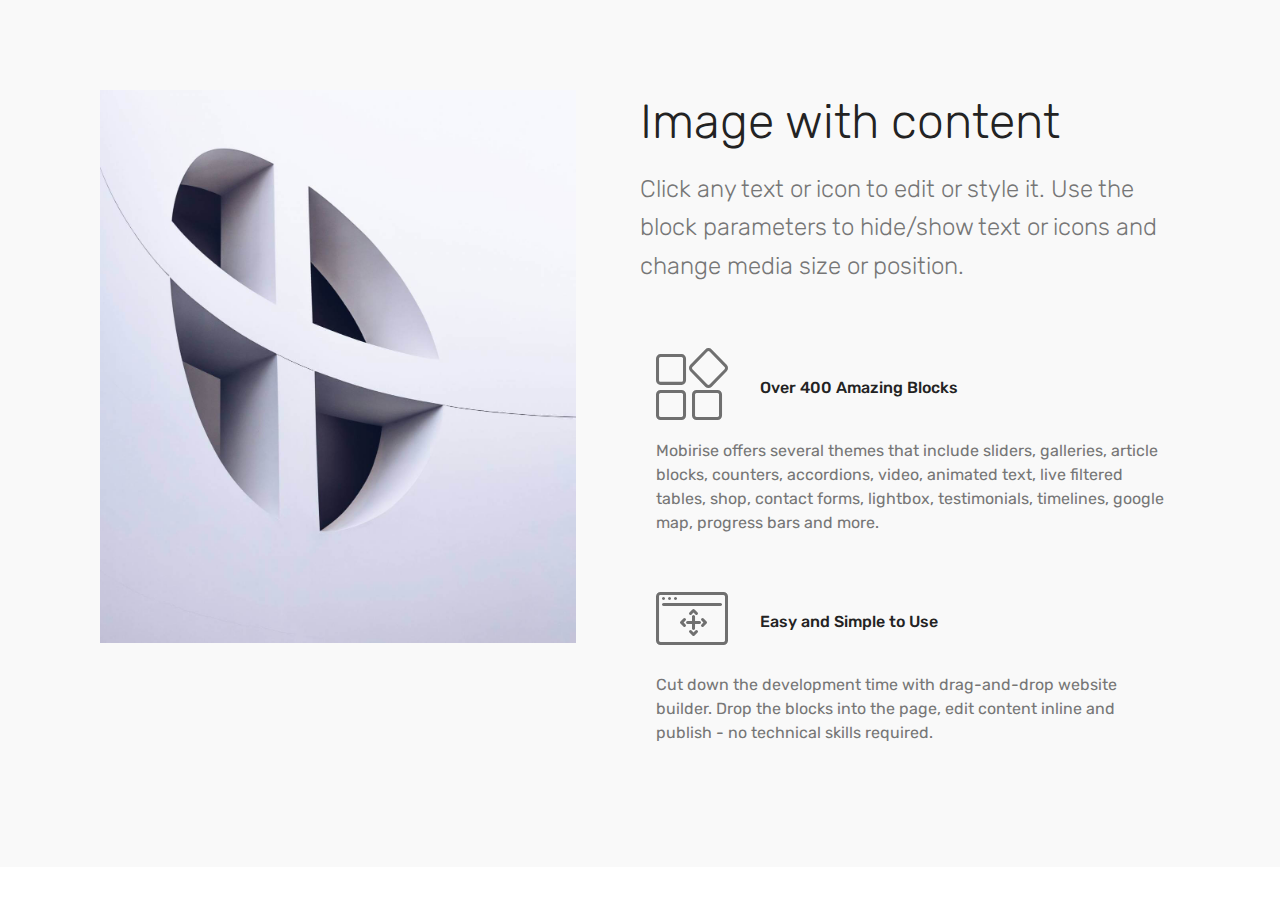
==== page1.html @ 23de7622 "create github pages" ====
<!DOCTYPE html>
<html >
<head>
  <!-- Site made with Mobirise Website Builder v4.7.1, https://mobirise.com -->
  <meta charset="UTF-8">
  <meta http-equiv="X-UA-Compatible" content="IE=edge">
  <meta name="generator" content="Mobirise v4.7.1, mobirise.com">
  <meta name="viewport" content="width=device-width, initial-scale=1, minimum-scale=1">
  <link rel="shortcut icon" href="assets/images/logo4.png" type="image/x-icon">
  <meta name="description" content="Web Maker Description">
  <title>Extras</title>
  <link rel="stylesheet" href="assets/web/assets/mobirise-icons/mobirise-icons.css">
  <link rel="stylesheet" href="assets/tether/tether.min.css">
  <link rel="stylesheet" href="assets/bootstrap/css/bootstrap.min.css">
  <link rel="stylesheet" href="assets/bootstrap/css/bootstrap-grid.min.css">
  <link rel="stylesheet" href="assets/bootstrap/css/bootstrap-reboot.min.css">
  <link rel="stylesheet" href="assets/theme/css/style.css">
  <link rel="stylesheet" href="assets/mobirise/css/mbr-additional.css" type="text/css">
  
  
  
</head>
<body>
  <section class="features11 cid-qP2ryfBCal" id="features11-3">

    

    

    <div class="container">   
        <div class="col-md-12">
            <div class="media-container-row">
                <div class="mbr-figure" style="width: 50%;">
                    <img src="assets/images/05.jpg" alt="Mobirise">
                </div>
                <div class=" align-left aside-content">
                    <h2 class="mbr-title pt-2 mbr-fonts-style display-2">
                        Image with content
                    </h2>
                    <div class="mbr-section-text">
                        <p class="mbr-text mb-5 pt-3 mbr-light mbr-fonts-style display-5">
                        Click any text or icon to edit or style it. Use the block parameters to hide/show text or icons and change media size or position.
                        </p>
                    </div>

                    <div class="block-content">
                        <div class="card p-3 pr-3">
                            <div class="media">
                                <div class=" align-self-center card-img pb-3">
                                    <span class="mbri-extension mbr-iconfont"></span>
                                </div>     
                                <div class="media-body">
                                    <h4 class="card-title mbr-fonts-style display-7">
                                        Over 400 Amazing Blocks
                                    </h4>
                                </div>
                            </div>                

                            <div class="card-box">
                                <p class="block-text mbr-fonts-style display-7">
                                   Mobirise offers several themes that include sliders, galleries, article blocks, counters, accordions, video, animated text, live filtered tables, shop, contact forms, lightbox, testimonials, timelines, google map, progress bars and more. 
                                </p>
                            </div>
                        </div>

                        <div class="card p-3 pr-3">
                            <div class="media">
                                <div class="align-self-center card-img pb-3">
                                    <span class="mbri-drag-n-drop2 mbr-iconfont"></span>
                                </div>     
                                <div class="media-body">
                                    <h4 class="card-title mbr-fonts-style display-7">
                                        Easy and Simple to Use
                                    </h4>
                                </div>
                            </div>                

                            <div class="card-box">
                                <p class="block-text mbr-fonts-style display-7">
                                    Cut down the development time with drag-and-drop website builder. Drop the blocks into the page, edit content inline and publish - no technical skills required.
                                </p>
                            </div>
                        </div>
                    </div>
                </div>
            </div>
        </div> 
    </div>          
</section>


  <section class="engine"><a href="https://mobirise.ws/l">html web maker</a></section><script src="assets/web/assets/jquery/jquery.min.js"></script>
  <script src="assets/popper/popper.min.js"></script>
  <script src="assets/tether/tether.min.js"></script>
  <script src="assets/bootstrap/js/bootstrap.min.js"></script>
  <script src="assets/smoothscroll/smooth-scroll.js"></script>
  <script src="assets/theme/js/script.js"></script>
  
  
</body>
</html>
---- assets/web/assets/mobirise-icons/mobirise-icons.css ----
@font-face {
  font-family: 'MobiriseIcons';
  src:  url('mobirise-icons.eot?spat4u');
  src:  url('mobirise-icons.eot?spat4u#iefix') format('embedded-opentype'),
    url('mobirise-icons.ttf?spat4u') format('truetype'),
    url('mobirise-icons.woff?spat4u') format('woff'),
    url('mobirise-icons.svg?spat4u#MobiriseIcons') format('svg');
  font-weight: normal;
  font-style: normal;
}

[class^="mbri-"], [class*=" mbri-"] {
  /* use !important to prevent issues with browser extensions that change fonts */
  font-family: MobiriseIcons !important;
  speak: none;
  font-style: normal;
  font-weight: normal;
  font-variant: normal;
  text-transform: none;
  line-height: 1;

  /* Better Font Rendering =========== */
  -webkit-font-smoothing: antialiased;
  -moz-osx-font-smoothing: grayscale;
}

.mbri-add-submenu:before {
  content: "\e900";
}
.mbri-alert:before {
  content: "\e901";
}
.mbri-align-center:before {
  content: "\e902";
}
.mbri-align-justify:before {
  content: "\e903";
}
.mbri-align-left:before {
  content: "\e904";
}
.mbri-align-right:before {
  content: "\e905";
}
.mbri-android:before {
  content: "\e906";
}
.mbri-apple:before {
  content: "\e907";
}
.mbri-arrow-down:before {
  content: "\e908";
}
.mbri-arrow-next:before {
  content: "\e909";
}
.mbri-arrow-prev:before {
  content: "\e90a";
}
.mbri-arrow-up:before {
  content: "\e90b";
}
.mbri-bold:before {
  content: "\e90c";
}
.mbri-bookmark:before {
  content: "\e90d";
}
.mbri-bootstrap:before {
  content: "\e90e";
}
.mbri-briefcase:before {
  content: "\e90f";
}
.mbri-browse:before {
  content: "\e910";
}
.mbri-bulleted-list:before {
  content: "\e911";
}
.mbri-calendar:before {
  content: "\e912";
}
.mbri-camera:before {
  content: "\e913";
}
.mbri-cart-add:before {
  content: "\e914";
}
.mbri-cart-full:before {
  content: "\e915";
}
.mbri-cash:before {
  content: "\e916";
}
.mbri-change-style:before {
  content: "\e917";
}
.mbri-chat:before {
  content: "\e918";
}
.mbri-clock:before {
  content: "\e919";
}
.mbri-close:before {
  content: "\e91a";
}
.mbri-cloud:before {
  content: "\e91b";
}
.mbri-code:before {
  content: "\e91c";
}
.mbri-contact-form:before {
  content: "\e91d";
}
.mbri-credit-card:before {
  content: "\e91e";
}
.mbri-cursor-click:before {
  content: "\e91f";
}
.mbri-cust-feedback:before {
  content: "\e920";
}
.mbri-database:before {
  content: "\e921";
}
.mbri-delivery:before {
  content: "\e922";
}
.mbri-desktop:before {
  content: "\e923";
}
.mbri-devices:before {
  content: "\e924";
}
.mbri-down:before {
  content: "\e925";
}
.mbri-download:before {
  content: "\e989";
}
.mbri-drag-n-drop:before {
  content: "\e927";
}
.mbri-drag-n-drop2:before {
  content: "\e928";
}
.mbri-edit:before {
  content: "\e929";
}
.mbri-edit2:before {
  content: "\e92a";
}
.mbri-error:before {
  content: "\e92b";
}
.mbri-extension:before {
  content: "\e92c";
}
.mbri-features:before {
  content: "\e92d";
}
.mbri-file:before {
  content: "\e92e";
}
.mbri-flag:before {
  content: "\e92f";
}
.mbri-folder:before {
  content: "\e930";
}
.mbri-gift:before {
  content: "\e931";
}
.mbri-github:before {
  content: "\e932";
}
.mbri-globe:before {
  content: "\e933";
}
.mbri-globe-2:before {
  content: "\e934";
}
.mbri-growing-chart:before {
  content: "\e935";
}
.mbri-hearth:before {
  content: "\e936";
}
.mbri-help:before {
  content: "\e937";
}
.mbri-home:before {
  content: "\e938";
}
.mbri-hot-cup:before {
  content: "\e939";
}
.mbri-idea:before {
  content: "\e93a";
}
.mbri-image-gallery:before {
  content: "\e93b";
}
.mbri-image-slider:before {
  content: "\e93c";
}
.mbri-info:before {
  content: "\e93d";
}
.mbri-italic:before {
  content: "\e93e";
}
.mbri-key:before {
  content: "\e93f";
}
.mbri-laptop:before {
  content: "\e940";
}
.mbri-layers:before {
  content: "\e941";
}
.mbri-left-right:before {
  content: "\e942";
}
.mbri-left:before {
  content: "\e943";
}
.mbri-letter:before {
  content: "\e944";
}
.mbri-like:before {
  content: "\e945";
}
.mbri-link:before {
  content: "\e946";
}
.mbri-lock:before {
  content: "\e947";
}
.mbri-login:before {
  content: "\e948";
}
.mbri-logout:before {
  content: "\e949";
}
.mbri-magic-stick:before {
  content: "\e94a";
}
.mbri-map-pin:before {
  content: "\e94b";
}
.mbri-menu:before {
  content: "\e94c";
}
.mbri-mobile:before {
  content: "\e94d";
}
.mbri-mobile2:before {
  content: "\e94e";
}
.mbri-mobirise:before {
  content: "\e94f";
}
.mbri-more-horizontal:before {
  content: "\e950";
}
.mbri-more-vertical:before {
  content: "\e951";
}
.mbri-music:before {
  content: "\e952";
}
.mbri-new-file:before {
  content: "\e953";
}
.mbri-numbered-list:before {
  content: "\e954";
}
.mbri-opened-folder:before {
  content: "\e955";
}
.mbri-pages:before {
  content: "\e956";
}
.mbri-paper-plane:before {
  content: "\e957";
}
.mbri-paperclip:before {
  content: "\e958";
}
.mbri-photo:before {
  content: "\e959";
}
.mbri-photos:before {
  content: "\e95a";
}
.mbri-pin:before {
  content: "\e95b";
}
.mbri-play:before {
  content: "\e95c";
}
.mbri-plus:before {
  content: "\e95d";
}
.mbri-preview:before {
  content: "\e95e";
}
.mbri-print:before {
  content: "\e95f";
}
.mbri-protect:before {
  content: "\e960";
}
.mbri-question:before {
  content: "\e961";
}
.mbri-quote-left:before {
  content: "\e962";
}
.mbri-quote-right:before {
  content: "\e963";
}
.mbri-refresh:before {
  content: "\e964";
}
.mbri-responsive:before {
  content: "\e965";
}
.mbri-right:before {
  content: "\e966";
}
.mbri-rocket:before {
  content: "\e967";
}
.mbri-sad-face:before {
  content: "\e968";
}
.mbri-sale:before {
  content: "\e969";
}
.mbri-save:before {
  content: "\e96a";
}
.mbri-search:before {
  content: "\e96b";
}
.mbri-setting:before {
  content: "\e96c";
}
.mbri-setting2:before {
  content: "\e96d";
}
.mbri-setting3:before {
  content: "\e96e";
}
.mbri-share:before {
  content: "\e96f";
}
.mbri-shopping-bag:before {
  content: "\e970";
}
.mbri-shopping-basket:before {
  content: "\e971";
}
.mbri-shopping-cart:before {
  content: "\e972";
}
.mbri-sites:before {
  content: "\e973";
}
.mbri-smile-face:before {
  content: "\e974";
}
.mbri-speed:before {
  content: "\e975";
}
.mbri-star:before {
  content: "\e976";
}
.mbri-success:before {
  content: "\e977";
}
.mbri-sun:before {
  content: "\e978";
}
.mbri-sun2:before {
  content: "\e979";
}
.mbri-tablet:before {
  content: "\e97a";
}
.mbri-tablet-vertical:before {
  content: "\e97b";
}
.mbri-target:before {
  content: "\e97c";
}
.mbri-timer:before {
  content: "\e97d";
}
.mbri-to-ftp:before {
  content: "\e97e";
}
.mbri-to-local-drive:before {
  content: "\e97f";
}
.mbri-touch-swipe:before {
  content: "\e980";
}
.mbri-touch:before {
  content: "\e981";
}
.mbri-trash:before {
  content: "\e982";
}
.mbri-underline:before {
  content: "\e983";
}
.mbri-unlink:before {
  content: "\e984";
}
.mbri-unlock:before {
  content: "\e985";
}
.mbri-up-down:before {
  content: "\e986";
}
.mbri-up:before {
  content: "\e987";
}
.mbri-update:before {
  content: "\e988";
}
.mbri-upload:before {
 content: "\e926"; 
}
.mbri-user:before {
  content: "\e98a";
}
.mbri-user2:before {
  content: "\e98b";
}
.mbri-users:before {
  content: "\e98c";
}
.mbri-video:before {
  content: "\e98d";
}
.mbri-video-play:before {
  content: "\e98e";
}
.mbri-watch:before {
  content: "\e98f";
}
.mbri-website-theme:before {
  content: "\e990";
}
.mbri-wifi:before {
  content: "\e991";
}
.mbri-windows:before {
  content: "\e992";
}
.mbri-zoom-out:before {
  content: "\e993";
}
.mbri-redo:before {
  content: "\e994";
}
.mbri-undo:before {
  content: "\e995";
}
---- assets/theme/css/style.css ----
/*!
 * Mobirise v4 theme (https://mobirise.com/)
 * Copyright 2017 Mobirise
 */
section {
  background-color: #eeeeee; }

section,
.container,
.container-fluid {
  position: relative;
  word-wrap: break-word; }

a.mbr-iconfont:hover {
  text-decoration: none; }

.article .lead p, .article .lead ul, .article .lead ol, .article .lead pre, .article .lead blockquote {
  margin-bottom: 0; }

a {
  font-style: normal;
  font-weight: 400;
  cursor: pointer; }
  a, a:hover {
    text-decoration: none; }

figure {
  margin-bottom: 0; }

body {
  color: #232323; }

h1, h2, h3, h4, h5, h6,
.h1, .h2, .h3, .h4, .h5, .h6,
.display-1, .display-2, .display-3, .display-4 {
  line-height: 1;
  word-break: break-word;
  word-wrap: break-word; }

b, strong {
  font-weight: bold; }

blockquote {
  padding: 10px 0 10px 20px;
  position: relative;
  border-left: 2px solid;
  border-color: #ff3366; }

input:-webkit-autofill, input:-webkit-autofill:hover, input:-webkit-autofill:focus, input:-webkit-autofill:active {
  transition-delay: 9999s;
  transition-property: background-color, color; }

textarea[type="hidden"] {
  display: none; }

body {
  position: relative; }

section {
  background-position: 50% 50%;
  background-repeat: no-repeat;
  background-size: cover; }
  section .mbr-background-video,
  section .mbr-background-video-preview {
    position: absolute;
    bottom: 0;
    left: 0;
    right: 0;
    top: 0; }

.hidden {
  visibility: hidden; }

.mbr-z-index20 {
  z-index: 20; }

/*! Base colors */
.mbr-white {
  color: #ffffff; }

.mbr-black {
  color: #000000; }

.mbr-bg-white {
  background-color: #ffffff; }

.mbr-bg-black {
  background-color: #000000; }

/*! Text-aligns */
.align-left {
  text-align: left; }

.align-center {
  text-align: center; }

.align-right {
  text-align: right; }

@media (max-width: 767px) {
  .align-left, .align-center, .align-right, .mbr-section-btn, .mbr-section-title {
    text-align: center; } }
/*! Font-weight  */
.mbr-light {
  font-weight: 300; }

.mbr-regular {
  font-weight: 400; }

.mbr-semibold {
  font-weight: 500; }

.mbr-bold {
  font-weight: 700; }

/*! Media  */
.media-size-item {
  -webkit-flex: 1 1 auto;
  -moz-flex: 1 1 auto;
  -ms-flex: 1 1 auto;
  -o-flex: 1 1 auto;
  flex: 1 1 auto; }

.media-content {
  -webkit-flex-basis: 100%;
  flex-basis: 100%; }

.media-container-row {
  display: -ms-flexbox;
  display: -webkit-flex;
  display: flex;
  -webkit-flex-direction: row;
  -ms-flex-direction: row;
  flex-direction: row;
  -webkit-flex-wrap: wrap;
  -ms-flex-wrap: wrap;
  flex-wrap: wrap;
  -webkit-justify-content: center;
  -ms-flex-pack: center;
  justify-content: center;
  -webkit-align-content: center;
  -ms-flex-line-pack: center;
  align-content: center;
  -webkit-align-items: start;
  -ms-flex-align: start;
  align-items: start; }
  .media-container-row .media-size-item {
    width: 400px; }

.media-container-column {
  display: -ms-flexbox;
  display: -webkit-flex;
  display: flex;
  -webkit-flex-direction: column;
  -ms-flex-direction: column;
  flex-direction: column;
  -webkit-flex-wrap: wrap;
  -ms-flex-wrap: wrap;
  flex-wrap: wrap;
  -webkit-justify-content: center;
  -ms-flex-pack: center;
  justify-content: center;
  -webkit-align-content: center;
  -ms-flex-line-pack: center;
  align-content: center;
  -webkit-align-items: stretch;
  -ms-flex-align: stretch;
  align-items: stretch; }
  .media-container-column > * {
    width: 100%; }

@media (min-width: 992px) {
  .media-container-row {
    -webkit-flex-wrap: nowrap;
    -ms-flex-wrap: nowrap;
    flex-wrap: nowrap; } }
figure {
  overflow: hidden; }

figure[mbr-media-size] {
  transition: width 0.1s; }

.mbr-figure img, .mbr-figure iframe {
  display: block;
  width: 100%; }

.card {
  background-color: transparent;
  border: none; }

.card-img {
  text-align: center;
  flex-shrink: 0; }

.media {
  max-width: 100%;
  margin: 0 auto; }

.mbr-figure {
  -ms-flex-item-align: center;
  -ms-grid-row-align: center;
  -webkit-align-self: center;
  align-self: center; }

.media-container > div {
  max-width: 100%; }

.mbr-figure img, .card-img img {
  width: 100%; }

@media (max-width: 991px) {
  .media-size-item {
    width: auto !important; }

  .media {
    width: auto; }

  .mbr-figure {
    width: 100% !important; } }
/*! Buttons */
.mbr-section-btn {
  margin-left: -.25rem;
  margin-right: -.25rem;
  font-size: 0; }

nav .mbr-section-btn {
  margin-left: 0rem;
  margin-right: 0rem; }

/*! Btn icon margin */
.btn .mbr-iconfont, .btn.btn-sm .mbr-iconfont {
  cursor: pointer;
  margin-right: 0.5rem; }

.btn.btn-md .mbr-iconfont, .btn.btn-md .mbr-iconfont {
  margin-right: 0.8rem; }

.mbr-regular {
  font-weight: 400; }

.mbr-semibold {
  font-weight: 500; }

.mbr-bold {
  font-weight: 700; }

[type="submit"] {
  -webkit-appearance: none; }

/*! Full-screen */
.mbr-fullscreen .mbr-overlay {
  min-height: 100vh; }

.mbr-fullscreen {
  display: flex;
  display: -webkit-flex;
  display: -moz-flex;
  display: -ms-flex;
  display: -o-flex;
  align-items: center;
  -webkit-align-items: center;
  min-height: 100vh;
  padding-top: 3rem;
  padding-bottom: 3rem; }

/*! Map */
.map {
  height: 25rem;
  position: relative; }
  .map iframe {
    width: 100%;
    height: 100%; }

/* Form */
.form-asterisk {
  font-family: initial;
  position: absolute;
  top: -2px;
  font-weight: normal; }

/*! Scroll to top arrow */
.mbr-arrow-up {
  bottom: 25px;
  right: 90px;
  position: fixed;
  text-align: right;
  z-index: 5000;
  color: #ffffff;
  font-size: 32px;
  transform: rotate(180deg);
  -webkit-transform: rotate(180deg); }

.mbr-arrow-up a {
  background: rgba(0, 0, 0, 0.2);
  border-radius: 3px;
  color: #fff;
  display: inline-block;
  height: 60px;
  width: 60px;
  outline-style: none !important;
  position: relative;
  text-decoration: none;
  transition: all .3s ease-in-out;
  cursor: pointer;
  text-align: center; }
  .mbr-arrow-up a:hover {
    background-color: rgba(0, 0, 0, 0.4); }
  .mbr-arrow-up a i {
    line-height: 60px; }

.mbr-arrow-up-icon {
  display: block;
  color: #fff; }

.mbr-arrow-up-icon::before {
  content: "\203a";
  display: inline-block;
  font-family: serif;
  font-size: 32px;
  line-height: 1;
  font-style: normal;
  position: relative;
  top: 6px;
  left: -4px;
  -webkit-transform: rotate(-90deg);
  transform: rotate(-90deg); }

/*! Arrow Down */
.mbr-arrow {
  position: absolute;
  bottom: 45px;
  left: 50%;
  width: 60px;
  height: 60px;
  cursor: pointer;
  background-color: rgba(80, 80, 80, 0.5);
  border-radius: 50%;
  -webkit-transform: translateX(-50%);
  transform: translateX(-50%); }
  .mbr-arrow > a {
    display: inline-block;
    text-decoration: none;
    outline-style: none;
    -webkit-animation: arrowdown 1.7s ease-in-out infinite;
    animation: arrowdown 1.7s ease-in-out infinite; }
    .mbr-arrow > a > i {
      position: absolute;
      top: -2px;
      left: 15px;
      font-size: 2rem; }

@keyframes arrowdown {
  0% {
    transform: translateY(0px);
    -webkit-transform: translateY(0px); }
  50% {
    transform: translateY(-5px);
    -webkit-transform: translateY(-5px); }
  100% {
    transform: translateY(0px);
    -webkit-transform: translateY(0px); } }
@-webkit-keyframes arrowdown {
  0% {
    transform: translateY(0px);
    -webkit-transform: translateY(0px); }
  50% {
    transform: translateY(-5px);
    -webkit-transform: translateY(-5px); }
  100% {
    transform: translateY(0px);
    -webkit-transform: translateY(0px); } }
@media (max-width: 500px) {
  .mbr-arrow-up {
    left: 50%;
    right: auto;
    transform: translateX(-50%) rotate(180deg);
    -webkit-transform: translateX(-50%) rotate(180deg); } }
/*Gradients animation*/
@keyframes gradient-animation {
  from {
    background-position: 0% 100%;
    animation-timing-function: ease-in-out; }
  to {
    background-position: 100% 0%;
    animation-timing-function: ease-in-out; } }
@-webkit-keyframes gradient-animation {
  from {
    background-position: 0% 100%;
    animation-timing-function: ease-in-out; }
  to {
    background-position: 100% 0%;
    animation-timing-function: ease-in-out; } }
.bg-gradient {
  background-size: 200% 200%;
  animation: gradient-animation 5s infinite alternate;
  -webkit-animation: gradient-animation 5s infinite alternate; }

.menu .navbar-brand {
  display: -webkit-flex; }
  .menu .navbar-brand span {
    display: flex;
    display: -webkit-flex; }
  .menu .navbar-brand .navbar-caption-wrap {
    display: -webkit-flex; }
  .menu .navbar-brand .navbar-logo img {
    display: -webkit-flex; }
@media (min-width: 768px) and (max-width: 991px) {
  .menu .navbar-toggleable-sm .navbar-nav {
    display: -webkit-box;
    display: -webkit-flex;
    display: -ms-flexbox; } }
@media (min-width: 992px) {
  .menu .navbar-nav.nav-dropdown {
    display: -webkit-flex; }
  .menu .navbar-toggleable-sm .navbar-collapse {
    display: -webkit-flex !important; } }

/*# sourceMappingURL=style.css.map */
.engine {
	position: absolute;
	text-indent: -2400px;
	text-align: center;
	padding: 0;
	top: 0;
	left: -2400px;
}
---- assets/mobirise/css/mbr-additional.css ----
@import url(https://fonts.googleapis.com/css?family=Amatic+SC:400,700);
@import url(https://fonts.googleapis.com/css?family=Rubik:300,300i,400,400i,500,500i,700,700i,900,900i);





body {
  font-style: normal;
  line-height: 1.5;
}
.mbr-section-title {
  font-style: normal;
  line-height: 1.2;
}
.mbr-section-subtitle {
  line-height: 1.3;
}
.mbr-text {
  font-style: normal;
  line-height: 1.6;
}
.display-1 {
  font-family: 'Amatic SC', handwriting;
  font-size: 6rem;
}
.display-1 > .mbr-iconfont {
  font-size: 9.6rem;
}
.display-2 {
  font-family: 'Rubik', sans-serif;
  font-size: 3rem;
}
.display-2 > .mbr-iconfont {
  font-size: 4.8rem;
}
.display-4 {
  font-family: 'Rubik', sans-serif;
  font-size: 1rem;
}
.display-4 > .mbr-iconfont {
  font-size: 1.6rem;
}
.display-5 {
  font-family: 'Rubik', sans-serif;
  font-size: 1.5rem;
}
.display-5 > .mbr-iconfont {
  font-size: 2.4rem;
}
.display-7 {
  font-family: 'Rubik', sans-serif;
  font-size: 1rem;
}
.display-7 > .mbr-iconfont {
  font-size: 1.6rem;
}
/* ---- Fluid typography for mobile devices ---- */
/* 1.4 - font scale ratio ( bootstrap == 1.42857 ) */
/* 100vw - current viewport width */
/* (48 - 20)  48 == 48rem == 768px, 20 == 20rem == 320px(minimal supported viewport) */
/* 0.65 - min scale variable, may vary */
@media (max-width: 768px) {
  .display-1 {
    font-size: 4.8rem;
    font-size: calc( 2.75rem + (6 - 2.75) * ((100vw - 20rem) / (48 - 20)));
    line-height: calc( 1.4 * (2.75rem + (6 - 2.75) * ((100vw - 20rem) / (48 - 20))));
  }
  .display-2 {
    font-size: 2.4rem;
    font-size: calc( 1.7rem + (3 - 1.7) * ((100vw - 20rem) / (48 - 20)));
    line-height: calc( 1.4 * (1.7rem + (3 - 1.7) * ((100vw - 20rem) / (48 - 20))));
  }
  .display-4 {
    font-size: 0.8rem;
    font-size: calc( 1rem + (1 - 1) * ((100vw - 20rem) / (48 - 20)));
    line-height: calc( 1.4 * (1rem + (1 - 1) * ((100vw - 20rem) / (48 - 20))));
  }
  .display-5 {
    font-size: 1.2rem;
    font-size: calc( 1.175rem + (1.5 - 1.175) * ((100vw - 20rem) / (48 - 20)));
    line-height: calc( 1.4 * (1.175rem + (1.5 - 1.175) * ((100vw - 20rem) / (48 - 20))));
  }
}
/* Buttons */
.btn {
  font-weight: 500;
  border-width: 2px;
  font-style: normal;
  letter-spacing: 1px;
  margin: .4rem .8rem;
  white-space: normal;
  -webkit-transition: all 0.3s ease-in-out;
  -moz-transition: all 0.3s ease-in-out;
  transition: all 0.3s ease-in-out;
  padding: 1rem 3rem;
  border-radius: 3px;
  display: inline-flex;
  align-items: center;
  justify-content: center;
  word-break: break-word;
}
.btn-sm {
  font-weight: 500;
  letter-spacing: 1px;
  -webkit-transition: all 0.3s ease-in-out;
  -moz-transition: all 0.3s ease-in-out;
  transition: all 0.3s ease-in-out;
  padding: 0.6rem 1.5rem;
  border-radius: 3px;
}
.btn-md {
  font-weight: 500;
  letter-spacing: 1px;
  margin: .4rem .8rem !important;
  -webkit-transition: all 0.3s ease-in-out;
  -moz-transition: all 0.3s ease-in-out;
  transition: all 0.3s ease-in-out;
  padding: 1rem 3rem;
  border-radius: 3px;
}
.btn-lg {
  font-weight: 500;
  letter-spacing: 1px;
  margin: .4rem .8rem !important;
  -webkit-transition: all 0.3s ease-in-out;
  -moz-transition: all 0.3s ease-in-out;
  transition: all 0.3s ease-in-out;
  padding: 1.2rem 3.2rem;
  border-radius: 3px;
}
.bg-primary {
  background-color: #ff3366 !important;
}
.bg-success {
  background-color: #f7ed4a !important;
}
.bg-info {
  background-color: #82786e !important;
}
.bg-warning {
  background-color: #879a9f !important;
}
.bg-danger {
  background-color: #b1a374 !important;
}
.btn-primary,
.btn-primary:active {
  background-color: #ff3366 !important;
  border-color: #ff3366 !important;
  color: #ffffff !important;
}
.btn-primary:hover,
.btn-primary:focus,
.btn-primary.focus,
.btn-primary.active {
  color: #ffffff !important;
  background-color: #e50039 !important;
  border-color: #e50039 !important;
}
.btn-primary.disabled,
.btn-primary:disabled {
  color: #ffffff !important;
  background-color: #e50039 !important;
  border-color: #e50039 !important;
}
.btn-secondary,
.btn-secondary:active {
  background-color: #ff3366 !important;
  border-color: #ff3366 !important;
  color: #ffffff !important;
}
.btn-secondary:hover,
.btn-secondary:focus,
.btn-secondary.focus,
.btn-secondary.active {
  color: #ffffff !important;
  background-color: #e50039 !important;
  border-color: #e50039 !important;
}
.btn-secondary.disabled,
.btn-secondary:disabled {
  color: #ffffff !important;
  background-color: #e50039 !important;
  border-color: #e50039 !important;
}
.btn-info,
.btn-info:active {
  background-color: #82786e !important;
  border-color: #82786e !important;
  color: #ffffff !important;
}
.btn-info:hover,
.btn-info:focus,
.btn-info.focus,
.btn-info.active {
  color: #ffffff !important;
  background-color: #59524b !important;
  border-color: #59524b !important;
}
.btn-info.disabled,
.btn-info:disabled {
  color: #ffffff !important;
  background-color: #59524b !important;
  border-color: #59524b !important;
}
.btn-success,
.btn-success:active {
  background-color: #f7ed4a !important;
  border-color: #f7ed4a !important;
  color: #3f3c03 !important;
}
.btn-success:hover,
.btn-success:focus,
.btn-success.focus,
.btn-success.active {
  color: #3f3c03 !important;
  background-color: #eadd0a !important;
  border-color: #eadd0a !important;
}
.btn-success.disabled,
.btn-success:disabled {
  color: #3f3c03 !important;
  background-color: #eadd0a !important;
  border-color: #eadd0a !important;
}
.btn-warning,
.btn-warning:active {
  background-color: #879a9f !important;
  border-color: #879a9f !important;
  color: #ffffff !important;
}
.btn-warning:hover,
.btn-warning:focus,
.btn-warning.focus,
.btn-warning.active {
  color: #ffffff !important;
  background-color: #617479 !important;
  border-color: #617479 !important;
}
.btn-warning.disabled,
.btn-warning:disabled {
  color: #ffffff !important;
  background-color: #617479 !important;
  border-color: #617479 !important;
}
.btn-danger,
.btn-danger:active {
  background-color: #b1a374 !important;
  border-color: #b1a374 !important;
  color: #ffffff !important;
}
.btn-danger:hover,
.btn-danger:focus,
.btn-danger.focus,
.btn-danger.active {
  color: #ffffff !important;
  background-color: #8b7d4e !important;
  border-color: #8b7d4e !important;
}
.btn-danger.disabled,
.btn-danger:disabled {
  color: #ffffff !important;
  background-color: #8b7d4e !important;
  border-color: #8b7d4e !important;
}
.btn-white {
  color: #333333 !important;
}
.btn-white,
.btn-white:active {
  background-color: #ffffff !important;
  border-color: #ffffff !important;
  color: #808080 !important;
}
.btn-white:hover,
.btn-white:focus,
.btn-white.focus,
.btn-white.active {
  color: #808080 !important;
  background-color: #d9d9d9 !important;
  border-color: #d9d9d9 !important;
}
.btn-white.disabled,
.btn-white:disabled {
  color: #808080 !important;
  background-color: #d9d9d9 !important;
  border-color: #d9d9d9 !important;
}
.btn-black,
.btn-black:active {
  background-color: #333333 !important;
  border-color: #333333 !important;
  color: #ffffff !important;
}
.btn-black:hover,
.btn-black:focus,
.btn-black.focus,
.btn-black.active {
  color: #ffffff !important;
  background-color: #0d0d0d !important;
  border-color: #0d0d0d !important;
}
.btn-black.disabled,
.btn-black:disabled {
  color: #ffffff !important;
  background-color: #0d0d0d !important;
  border-color: #0d0d0d !important;
}
.btn-primary-outline,
.btn-primary-outline:active {
  background: none;
  border-color: #cc0033;
  color: #cc0033;
}
.btn-primary-outline:hover,
.btn-primary-outline:focus,
.btn-primary-outline.focus,
.btn-primary-outline.active {
  color: #ffffff;
  background-color: #ff3366;
  border-color: #ff3366;
}
.btn-primary-outline.disabled,
.btn-primary-outline:disabled {
  color: #ffffff !important;
  background-color: #ff3366 !important;
  border-color: #ff3366 !important;
}
.btn-secondary-outline,
.btn-secondary-outline:active {
  background: none;
  border-color: #cc0033;
  color: #cc0033;
}
.btn-secondary-outline:hover,
.btn-secondary-outline:focus,
.btn-secondary-outline.focus,
.btn-secondary-outline.active {
  color: #ffffff;
  background-color: #ff3366;
  border-color: #ff3366;
}
.btn-secondary-outline.disabled,
.btn-secondary-outline:disabled {
  color: #ffffff !important;
  background-color: #ff3366 !important;
  border-color: #ff3366 !important;
}
.btn-info-outline,
.btn-info-outline:active {
  background: none;
  border-color: #4b453f;
  color: #4b453f;
}
.btn-info-outline:hover,
.btn-info-outline:focus,
.btn-info-outline.focus,
.btn-info-outline.active {
  color: #ffffff;
  background-color: #82786e;
  border-color: #82786e;
}
.btn-info-outline.disabled,
.btn-info-outline:disabled {
  color: #ffffff !important;
  background-color: #82786e !important;
  border-color: #82786e !important;
}
.btn-success-outline,
.btn-success-outline:active {
  background: none;
  border-color: #d2c609;
  color: #d2c609;
}
.btn-success-outline:hover,
.btn-success-outline:focus,
.btn-success-outline.focus,
.btn-success-outline.active {
  color: #3f3c03;
  background-color: #f7ed4a;
  border-color: #f7ed4a;
}
.btn-success-outline.disabled,
.btn-success-outline:disabled {
  color: #3f3c03 !important;
  background-color: #f7ed4a !important;
  border-color: #f7ed4a !important;
}
.btn-warning-outline,
.btn-warning-outline:active {
  background: none;
  border-color: #55666b;
  color: #55666b;
}
.btn-warning-outline:hover,
.btn-warning-outline:focus,
.btn-warning-outline.focus,
.btn-warning-outline.active {
  color: #ffffff;
  background-color: #879a9f;
  border-color: #879a9f;
}
.btn-warning-outline.disabled,
.btn-warning-outline:disabled {
  color: #ffffff !important;
  background-color: #879a9f !important;
  border-color: #879a9f !important;
}
.btn-danger-outline,
.btn-danger-outline:active {
  background: none;
  border-color: #7a6e45;
  color: #7a6e45;
}
.btn-danger-outline:hover,
.btn-danger-outline:focus,
.btn-danger-outline.focus,
.btn-danger-outline.active {
  color: #ffffff;
  background-color: #b1a374;
  border-color: #b1a374;
}
.btn-danger-outline.disabled,
.btn-danger-outline:disabled {
  color: #ffffff !important;
  background-color: #b1a374 !important;
  border-color: #b1a374 !important;
}
.btn-black-outline,
.btn-black-outline:active {
  background: none;
  border-color: #000000;
  color: #000000;
}
.btn-black-outline:hover,
.btn-black-outline:focus,
.btn-black-outline.focus,
.btn-black-outline.active {
  color: #ffffff;
  background-color: #333333;
  border-color: #333333;
}
.btn-black-outline.disabled,
.btn-black-outline:disabled {
  color: #ffffff !important;
  background-color: #333333 !important;
  border-color: #333333 !important;
}
.btn-white-outline,
.btn-white-outline:active,
.btn-white-outline.active {
  background: none;
  border-color: #ffffff;
  color: #ffffff;
}
.btn-white-outline:hover,
.btn-white-outline:focus,
.btn-white-outline.focus {
  color: #333333;
  background-color: #ffffff;
  border-color: #ffffff;
}
.text-primary {
  color: #ff3366 !important;
}
.text-secondary {
  color: #ff3366 !important;
}
.text-success {
  color: #f7ed4a !important;
}
.text-info {
  color: #82786e !important;
}
.text-warning {
  color: #879a9f !important;
}
.text-danger {
  color: #b1a374 !important;
}
.text-white {
  color: #ffffff !important;
}
.text-black {
  color: #000000 !important;
}
a.text-primary:hover,
a.text-primary:focus {
  color: #cc0033 !important;
}
a.text-secondary:hover,
a.text-secondary:focus {
  color: #cc0033 !important;
}
a.text-success:hover,
a.text-success:focus {
  color: #d2c609 !important;
}
a.text-info:hover,
a.text-info:focus {
  color: #4b453f !important;
}
a.text-warning:hover,
a.text-warning:focus {
  color: #55666b !important;
}
a.text-danger:hover,
a.text-danger:focus {
  color: #7a6e45 !important;
}
a.text-white:hover,
a.text-white:focus {
  color: #b3b3b3 !important;
}
a.text-black:hover,
a.text-black:focus {
  color: #4d4d4d !important;
}
.alert-success {
  background-color: #70c770;
}
.alert-info {
  background-color: #82786e;
}
.alert-warning {
  background-color: #879a9f;
}
.alert-danger {
  background-color: #b1a374;
}
.mbr-section-btn a.btn:not(.btn-form) {
  border-radius: 100px;
}
.mbr-section-btn a.btn:not(.btn-form):hover,
.mbr-section-btn a.btn:not(.btn-form):focus {
  box-shadow: none !important;
}
.mbr-section-btn a.btn:not(.btn-form):hover,
.mbr-section-btn a.btn:not(.btn-form):focus {
  box-shadow: 0 10px 40px 0 rgba(0, 0, 0, 0.2) !important;
  -webkit-box-shadow: 0 10px 40px 0 rgba(0, 0, 0, 0.2) !important;
}
.mbr-gallery-filter li a {
  border-radius: 100px !important;
}
.mbr-gallery-filter li.active .btn {
  background-color: #ff3366;
  border-color: #ff3366;
  color: #ffffff;
}
.mbr-gallery-filter li.active .btn:focus {
  box-shadow: none;
}
.nav-tabs .nav-link {
  border-radius: 100px !important;
}
.btn-form {
  border-radius: 0;
}
.btn-form:hover {
  cursor: pointer;
}
a,
a:hover {
  color: #ff3366;
}
.mbr-plan-header.bg-primary .mbr-plan-subtitle,
.mbr-plan-header.bg-primary .mbr-plan-price-desc {
  color: #ffffff;
}
.mbr-plan-header.bg-success .mbr-plan-subtitle,
.mbr-plan-header.bg-success .mbr-plan-price-desc {
  color: #ffffff;
}
.mbr-plan-header.bg-info .mbr-plan-subtitle,
.mbr-plan-header.bg-info .mbr-plan-price-desc {
  color: #beb8b2;
}
.mbr-plan-header.bg-warning .mbr-plan-subtitle,
.mbr-plan-header.bg-warning .mbr-plan-price-desc {
  color: #ced6d8;
}
.mbr-plan-header.bg-danger .mbr-plan-subtitle,
.mbr-plan-header.bg-danger .mbr-plan-price-desc {
  color: #dfd9c6;
}
/* Scroll to top button*/
.scrollToTop_wraper {
  display: none;
}
#scrollToTop a i:before {
  content: '';
  position: absolute;
  height: 40%;
  top: 25%;
  background: #fff;
  width: 2px;
  left: calc(50% - 1px);
}
#scrollToTop a i:after {
  content: '';
  position: absolute;
  display: block;
  border-top: 2px solid #fff;
  border-right: 2px solid #fff;
  width: 40%;
  height: 40%;
  left: 30%;
  bottom: 30%;
  transform: rotate(135deg);
}
/* Others*/
.note-check a[data-value=Rubik] {
  font-style: normal;
}
.mbr-arrow a {
  color: #ffffff;
}
@media (max-width: 767px) {
  .mbr-arrow {
    display: none;
  }
}
.form-control-label {
  position: relative;
  cursor: pointer;
  margin-bottom: .357em;
  padding: 0;
}
.alert {
  color: #ffffff;
  border-radius: 0;
  border: 0;
  font-size: .875rem;
  line-height: 1.5;
  margin-bottom: 1.875rem;
  padding: 1.25rem;
  position: relative;
}
.alert.alert-form::after {
  background-color: inherit;
  bottom: -7px;
  content: "";
  display: block;
  height: 14px;
  left: 50%;
  margin-left: -7px;
  position: absolute;
  transform: rotate(45deg);
  width: 14px;
}
.form-control {
  background-color: #f5f5f5;
  box-shadow: none;
  color: #565656;
  font-family: 'Rubik', sans-serif;
  font-size: 1rem;
  line-height: 1.43;
  min-height: 3.5em;
  padding: 1.07em .5em;
}
.form-control > .mbr-iconfont {
  font-size: 1.6rem;
}
.form-control,
.form-control:focus {
  border: 1px solid #e8e8e8;
}
.form-active .form-control:invalid {
  border-color: red;
}
.mbr-overlay {
  background-color: #000;
  bottom: 0;
  left: 0;
  opacity: .5;
  position: absolute;
  right: 0;
  top: 0;
  z-index: 0;
}
blockquote {
  font-style: italic;
  padding: 10px 0 10px 20px;
  font-size: 1.09rem;
  position: relative;
  border-color: #ff3366;
  border-width: 3px;
}
ul,
ol,
pre,
blockquote {
  margin-bottom: 2.3125rem;
}
pre {
  background: #f4f4f4;
  padding: 10px 24px;
  white-space: pre-wrap;
}
.inactive {
  -webkit-user-select: none;
  -moz-user-select: none;
  -ms-user-select: none;
  user-select: none;
  pointer-events: none;
  -webkit-user-drag: none;
  user-drag: none;
}
.mbr-section__comments .row {
  justify-content: center;
}
/* Forms */
.mbr-form .btn {
  margin: .4rem 0;
}
.mbr-form .input-group-btn a.btn {
  border-radius: 100px !important;
}
.mbr-form .input-group-btn a.btn:hover {
  box-shadow: 0 10px 40px 0 rgba(0, 0, 0, 0.2);
}
.mbr-form .input-group-btn button[type="submit"] {
  border-radius: 100px !important;
  padding: 1rem 3rem;
}
.mbr-form .input-group-btn button[type="submit"]:hover {
  box-shadow: 0 10px 40px 0 rgba(0, 0, 0, 0.2);
}
.form2 .form-control {
  border-top-left-radius: 100px;
  border-bottom-left-radius: 100px;
}
.form2 .input-group-btn a.btn {
  border-top-left-radius: 0 !important;
  border-bottom-left-radius: 0 !important;
}
.form2 .input-group-btn button[type="submit"] {
  border-top-left-radius: 0 !important;
  border-bottom-left-radius: 0 !important;
}
.form3 input[type="email"] {
  border-radius: 100px !important;
}
@media (max-width: 349px) {
  .form2 input[type="email"] {
    border-radius: 100px !important;
  }
  .form2 .input-group-btn a.btn {
    border-radius: 100px !important;
  }
  .form2 .input-group-btn button[type="submit"] {
    border-radius: 100px !important;
  }
}
@media (max-width: 767px) {
  .btn {
    font-size: .75rem !important;
  }
  .btn .mbr-iconfont {
    font-size: 1rem !important;
  }
}
/* Social block */
.btn-social {
  font-size: 20px;
  border-radius: 50%;
  padding: 0;
  width: 44px;
  height: 44px;
  line-height: 44px;
  text-align: center;
  position: relative;
  border: 2px solid #c0a375;
  border-color: #ff3366;
  color: #232323;
  cursor: pointer;
}
.btn-social i {
  top: 0;
  line-height: 44px;
  width: 44px;
}
.btn-social:hover {
  color: #fff;
  background: #ff3366;
}
.btn-social + .btn {
  margin-left: .1rem;
}
/* Footer */
.mbr-footer-content li::before,
.mbr-footer .mbr-contacts li::before {
  background: #ff3366;
}
.mbr-footer-content li a:hover,
.mbr-footer .mbr-contacts li a:hover {
  color: #ff3366;
}
.footer3 input[type="email"],
.footer4 input[type="email"] {
  border-radius: 100px !important;
}
.footer3 .input-group-btn a.btn,
.footer4 .input-group-btn a.btn {
  border-radius: 100px !important;
}
.footer3 .input-group-btn button[type="submit"],
.footer4 .input-group-btn button[type="submit"] {
  border-radius: 100px !important;
}
/* Headers*/
.header13 .form-inline input[type="email"],
.header14 .form-inline input[type="email"] {
  border-radius: 100px;
}
.header13 .form-inline input[type="text"],
.header14 .form-inline input[type="text"] {
  border-radius: 100px;
}
.header13 .form-inline input[type="tel"],
.header14 .form-inline input[type="tel"] {
  border-radius: 100px;
}
.header13 .form-inline a.btn,
.header14 .form-inline a.btn {
  border-radius: 100px;
}
.header13 .form-inline button,
.header14 .form-inline button {
  border-radius: 100px !important;
}
.offset-1 {
  margin-left: 8.33333%;
}
.offset-2 {
  margin-left: 16.66667%;
}
.offset-3 {
  margin-left: 25%;
}
.offset-4 {
  margin-left: 33.33333%;
}
.offset-5 {
  margin-left: 41.66667%;
}
.offset-6 {
  margin-left: 50%;
}
.offset-7 {
  margin-left: 58.33333%;
}
.offset-8 {
  margin-left: 66.66667%;
}
.offset-9 {
  margin-left: 75%;
}
.offset-10 {
  margin-left: 83.33333%;
}
.offset-11 {
  margin-left: 91.66667%;
}
@media (min-width: 576px) {
  .offset-sm-0 {
    margin-left: 0%;
  }
  .offset-sm-1 {
    margin-left: 8.33333%;
  }
  .offset-sm-2 {
    margin-left: 16.66667%;
  }
  .offset-sm-3 {
    margin-left: 25%;
  }
  .offset-sm-4 {
    margin-left: 33.33333%;
  }
  .offset-sm-5 {
    margin-left: 41.66667%;
  }
  .offset-sm-6 {
    margin-left: 50%;
  }
  .offset-sm-7 {
    margin-left: 58.33333%;
  }
  .offset-sm-8 {
    margin-left: 66.66667%;
  }
  .offset-sm-9 {
    margin-left: 75%;
  }
  .offset-sm-10 {
    margin-left: 83.33333%;
  }
  .offset-sm-11 {
    margin-left: 91.66667%;
  }
}
@media (min-width: 768px) {
  .offset-md-0 {
    margin-left: 0%;
  }
  .offset-md-1 {
    margin-left: 8.33333%;
  }
  .offset-md-2 {
    margin-left: 16.66667%;
  }
  .offset-md-3 {
    margin-left: 25%;
  }
  .offset-md-4 {
    margin-left: 33.33333%;
  }
  .offset-md-5 {
    margin-left: 41.66667%;
  }
  .offset-md-6 {
    margin-left: 50%;
  }
  .offset-md-7 {
    margin-left: 58.33333%;
  }
  .offset-md-8 {
    margin-left: 66.66667%;
  }
  .offset-md-9 {
    margin-left: 75%;
  }
  .offset-md-10 {
    margin-left: 83.33333%;
  }
  .offset-md-11 {
    margin-left: 91.66667%;
  }
}
@media (min-width: 992px) {
  .offset-lg-0 {
    margin-left: 0%;
  }
  .offset-lg-1 {
    margin-left: 8.33333%;
  }
  .offset-lg-2 {
    margin-left: 16.66667%;
  }
  .offset-lg-3 {
    margin-left: 25%;
  }
  .offset-lg-4 {
    margin-left: 33.33333%;
  }
  .offset-lg-5 {
    margin-left: 41.66667%;
  }
  .offset-lg-6 {
    margin-left: 50%;
  }
  .offset-lg-7 {
    margin-left: 58.33333%;
  }
  .offset-lg-8 {
    margin-left: 66.66667%;
  }
  .offset-lg-9 {
    margin-left: 75%;
  }
  .offset-lg-10 {
    margin-left: 83.33333%;
  }
  .offset-lg-11 {
    margin-left: 91.66667%;
  }
}
@media (min-width: 1200px) {
  .offset-xl-0 {
    margin-left: 0%;
  }
  .offset-xl-1 {
    margin-left: 8.33333%;
  }
  .offset-xl-2 {
    margin-left: 16.66667%;
  }
  .offset-xl-3 {
    margin-left: 25%;
  }
  .offset-xl-4 {
    margin-left: 33.33333%;
  }
  .offset-xl-5 {
    margin-left: 41.66667%;
  }
  .offset-xl-6 {
    margin-left: 50%;
  }
  .offset-xl-7 {
    margin-left: 58.33333%;
  }
  .offset-xl-8 {
    margin-left: 66.66667%;
  }
  .offset-xl-9 {
    margin-left: 75%;
  }
  .offset-xl-10 {
    margin-left: 83.33333%;
  }
  .offset-xl-11 {
    margin-left: 91.66667%;
  }
}
.navbar-toggler {
  -webkit-align-self: flex-start;
  -ms-flex-item-align: start;
  align-self: flex-start;
  padding: 0.25rem 0.75rem;
  font-size: 1.25rem;
  line-height: 1;
  background: transparent;
  border: 1px solid transparent;
  -webkit-border-radius: 0.25rem;
  border-radius: 0.25rem;
}
.navbar-toggler:focus,
.navbar-toggler:hover {
  text-decoration: none;
}
.navbar-toggler-icon {
  display: inline-block;
  width: 1.5em;
  height: 1.5em;
  vertical-align: middle;
  content: "";
  background: no-repeat center center;
  -webkit-background-size: 100% 100%;
  -o-background-size: 100% 100%;
  background-size: 100% 100%;
}
.navbar-toggler-left {
  position: absolute;
  left: 1rem;
}
.navbar-toggler-right {
  position: absolute;
  right: 1rem;
}
@media (max-width: 575px) {
  .navbar-toggleable .navbar-nav .dropdown-menu {
    position: static;
    float: none;
  }
  .navbar-toggleable > .container {
    padding-right: 0;
    padding-left: 0;
  }
}
@media (min-width: 576px) {
  .navbar-toggleable {
    -webkit-box-orient: horizontal;
    -webkit-box-direction: normal;
    -webkit-flex-direction: row;
    -ms-flex-direction: row;
    flex-direction: row;
    -webkit-flex-wrap: nowrap;
    -ms-flex-wrap: nowrap;
    flex-wrap: nowrap;
    -webkit-box-align: center;
    -webkit-align-items: center;
    -ms-flex-align: center;
    align-items: center;
  }
  .navbar-toggleable .navbar-nav {
    -webkit-box-orient: horizontal;
    -webkit-box-direction: normal;
    -webkit-flex-direction: row;
    -ms-flex-direction: row;
    flex-direction: row;
  }
  .navbar-toggleable .navbar-nav .nav-link {
    padding-right: .5rem;
    padding-left: .5rem;
  }
  .navbar-toggleable > .container {
    display: -webkit-box;
    display: -webkit-flex;
    display: -ms-flexbox;
    display: flex;
    -webkit-flex-wrap: nowrap;
    -ms-flex-wrap: nowrap;
    flex-wrap: nowrap;
    -webkit-box-align: center;
    -webkit-align-items: center;
    -ms-flex-align: center;
    align-items: center;
  }
  .navbar-toggleable .navbar-collapse {
    display: -webkit-box !important;
    display: -webkit-flex !important;
    display: -ms-flexbox !important;
    display: flex !important;
    width: 100%;
  }
  .navbar-toggleable .navbar-toggler {
    display: none;
  }
}
@media (max-width: 767px) {
  .navbar-toggleable-sm .navbar-nav .dropdown-menu {
    position: static;
    float: none;
  }
  .navbar-toggleable-sm > .container {
    padding-right: 0;
    padding-left: 0;
  }
}
@media (min-width: 768px) {
  .navbar-toggleable-sm {
    -webkit-box-orient: horizontal;
    -webkit-box-direction: normal;
    -webkit-flex-direction: row;
    -ms-flex-direction: row;
    flex-direction: row;
    -webkit-flex-wrap: nowrap;
    -ms-flex-wrap: nowrap;
    flex-wrap: nowrap;
    -webkit-box-align: center;
    -webkit-align-items: center;
    -ms-flex-align: center;
    align-items: center;
  }
  .navbar-toggleable-sm .navbar-nav {
    -webkit-box-orient: horizontal;
    -webkit-box-direction: normal;
    -webkit-flex-direction: row;
    -ms-flex-direction: row;
    flex-direction: row;
  }
  .navbar-toggleable-sm .navbar-nav .nav-link {
    padding-right: .5rem;
    padding-left: .5rem;
  }
  .navbar-toggleable-sm > .container {
    display: -webkit-box;
    display: -webkit-flex;
    display: -ms-flexbox;
    display: flex;
    -webkit-flex-wrap: nowrap;
    -ms-flex-wrap: nowrap;
    flex-wrap: nowrap;
    -webkit-box-align: center;
    -webkit-align-items: center;
    -ms-flex-align: center;
    align-items: center;
  }
  .navbar-toggleable-sm .navbar-collapse {
    display: -webkit-box !important;
    display: -webkit-flex !important;
    display: -ms-flexbox !important;
    display: flex !important;
    width: 100%;
  }
  .navbar-toggleable-sm .navbar-toggler {
    display: none;
  }
}
@media (max-width: 991px) {
  .navbar-toggleable-md .navbar-nav .dropdown-menu {
    position: static;
    float: none;
  }
  .navbar-toggleable-md > .container {
    padding-right: 0;
    padding-left: 0;
  }
}
@media (min-width: 992px) {
  .navbar-toggleable-md {
    -webkit-box-orient: horizontal;
    -webkit-box-direction: normal;
    -webkit-flex-direction: row;
    -ms-flex-direction: row;
    flex-direction: row;
    -webkit-flex-wrap: nowrap;
    -ms-flex-wrap: nowrap;
    flex-wrap: nowrap;
    -webkit-box-align: center;
    -webkit-align-items: center;
    -ms-flex-align: center;
    align-items: center;
  }
  .navbar-toggleable-md .navbar-nav {
    -webkit-box-orient: horizontal;
    -webkit-box-direction: normal;
    -webkit-flex-direction: row;
    -ms-flex-direction: row;
    flex-direction: row;
  }
  .navbar-toggleable-md .navbar-nav .nav-link {
    padding-right: .5rem;
    padding-left: .5rem;
  }
  .navbar-toggleable-md > .container {
    display: -webkit-box;
    display: -webkit-flex;
    display: -ms-flexbox;
    display: flex;
    -webkit-flex-wrap: nowrap;
    -ms-flex-wrap: nowrap;
    flex-wrap: nowrap;
    -webkit-box-align: center;
    -webkit-align-items: center;
    -ms-flex-align: center;
    align-items: center;
  }
  .navbar-toggleable-md .navbar-collapse {
    display: -webkit-box !important;
    display: -webkit-flex !important;
    display: -ms-flexbox !important;
    display: flex !important;
    width: 100%;
  }
  .navbar-toggleable-md .navbar-toggler {
    display: none;
  }
}
@media (max-width: 1199px) {
  .navbar-toggleable-lg .navbar-nav .dropdown-menu {
    position: static;
    float: none;
  }
  .navbar-toggleable-lg > .container {
    padding-right: 0;
    padding-left: 0;
  }
}
@media (min-width: 1200px) {
  .navbar-toggleable-lg {
    -webkit-box-orient: horizontal;
    -webkit-box-direction: normal;
    -webkit-flex-direction: row;
    -ms-flex-direction: row;
    flex-direction: row;
    -webkit-flex-wrap: nowrap;
    -ms-flex-wrap: nowrap;
    flex-wrap: nowrap;
    -webkit-box-align: center;
    -webkit-align-items: center;
    -ms-flex-align: center;
    align-items: center;
  }
  .navbar-toggleable-lg .navbar-nav {
    -webkit-box-orient: horizontal;
    -webkit-box-direction: normal;
    -webkit-flex-direction: row;
    -ms-flex-direction: row;
    flex-direction: row;
  }
  .navbar-toggleable-lg .navbar-nav .nav-link {
    padding-right: .5rem;
    padding-left: .5rem;
  }
  .navbar-toggleable-lg > .container {
    display: -webkit-box;
    display: -webkit-flex;
    display: -ms-flexbox;
    display: flex;
    -webkit-flex-wrap: nowrap;
    -ms-flex-wrap: nowrap;
    flex-wrap: nowrap;
    -webkit-box-align: center;
    -webkit-align-items: center;
    -ms-flex-align: center;
    align-items: center;
  }
  .navbar-toggleable-lg .navbar-collapse {
    display: -webkit-box !important;
    display: -webkit-flex !important;
    display: -ms-flexbox !important;
    display: flex !important;
    width: 100%;
  }
  .navbar-toggleable-lg .navbar-toggler {
    display: none;
  }
}
.navbar-toggleable-xl {
  -webkit-box-orient: horizontal;
  -webkit-box-direction: normal;
  -webkit-flex-direction: row;
  -ms-flex-direction: row;
  flex-direction: row;
  -webkit-flex-wrap: nowrap;
  -ms-flex-wrap: nowrap;
  flex-wrap: nowrap;
  -webkit-box-align: center;
  -webkit-align-items: center;
  -ms-flex-align: center;
  align-items: center;
}
.navbar-toggleable-xl .navbar-nav .dropdown-menu {
  position: static;
  float: none;
}
.navbar-toggleable-xl > .container {
  padding-right: 0;
  padding-left: 0;
}
.navbar-toggleable-xl .navbar-nav {
  -webkit-box-orient: horizontal;
  -webkit-box-direction: normal;
  -webkit-flex-direction: row;
  -ms-flex-direction: row;
  flex-direction: row;
}
.navbar-toggleable-xl .navbar-nav .nav-link {
  padding-right: .5rem;
  padding-left: .5rem;
}
.navbar-toggleable-xl > .container {
  display: -webkit-box;
  display: -webkit-flex;
  display: -ms-flexbox;
  display: flex;
  -webkit-flex-wrap: nowrap;
  -ms-flex-wrap: nowrap;
  flex-wrap: nowrap;
  -webkit-box-align: center;
  -webkit-align-items: center;
  -ms-flex-align: center;
  align-items: center;
}
.navbar-toggleable-xl .navbar-collapse {
  display: -webkit-box !important;
  display: -webkit-flex !important;
  display: -ms-flexbox !important;
  display: flex !important;
  width: 100%;
}
.navbar-toggleable-xl .navbar-toggler {
  display: none;
}
.card-img {
  width: auto;
}
.menu .navbar.collapsed:not(.beta-menu) {
  flex-direction: column;
}
.carousel-item.active,
.carousel-item-next,
.carousel-item-prev {
  display: -webkit-box;
  display: -webkit-flex;
  display: -ms-flexbox;
  display: flex;
}
.note-air-layout .dropup .dropdown-menu,
.note-air-layout .navbar-fixed-bottom .dropdown .dropdown-menu {
  bottom: initial !important;
}
html,
body {
  height: auto;
  min-height: 100vh;
}
.dropup .dropdown-toggle::after {
  display: none;
}
.cid-qP2qMxAw63 {
  padding-top: 90px;
  padding-bottom: 90px;
  background-image: url("../../../assets/images/background3.jpg");
}
.cid-qP2qMxAw63 .mbr-figure {
  margin: 0 auto;
  width: 100%;
  display: flex;
  justify-content: center;
}
.cid-qP2qMxAw63 .mbr-figure img {
  height: 100%;
  margin: 0 auto;
}
@media (max-width: 991px) {
  .cid-qP2qMxAw63 .mbr-figure img {
    width: 100% !important;
  }
}
.cid-qP2ryfBCal {
  padding-top: 90px;
  padding-bottom: 90px;
  background-color: #f9f9f9;
}
.cid-qP2ryfBCal h2 {
  text-align: left;
}
.cid-qP2ryfBCal h4 {
  text-align: left;
  font-weight: 500;
}
.cid-qP2ryfBCal p {
  color: #767676;
  text-align: left;
}
.cid-qP2ryfBCal .aside-content {
  flex-basis: 100%;
}
.cid-qP2ryfBCal .block-content {
  display: -webkit-flex;
  flex-direction: column;
  -webkit-flex-direction: column;
  word-break: break-word;
}
.cid-qP2ryfBCal .media {
  margin: initial;
  align-items: center;
}
.cid-qP2ryfBCal .mbr-figure {
  align-self: flex-start;
  -webkit-align-self: flex-start;
  -webkit-flex-shrink: 0;
  flex-shrink: 0;
}
.cid-qP2ryfBCal .card-img {
  padding-right: 2rem;
  width: auto;
}
.cid-qP2ryfBCal .card-img span {
  font-size: 72px;
  color: #707070;
}
@media (min-width: 992px) {
  .cid-qP2ryfBCal .mbr-figure {
    padding-right: 4rem;
  }
}
@media (max-width: 991px) {
  .cid-qP2ryfBCal .mbr-figure {
    padding-right: 0;
    padding-bottom: 1rem;
    margin-bottom: 2rem;
  }
}
@media (max-width: 300px) {
  .cid-qP2ryfBCal .card-img span {
    font-size: 40px !important;
  }
}
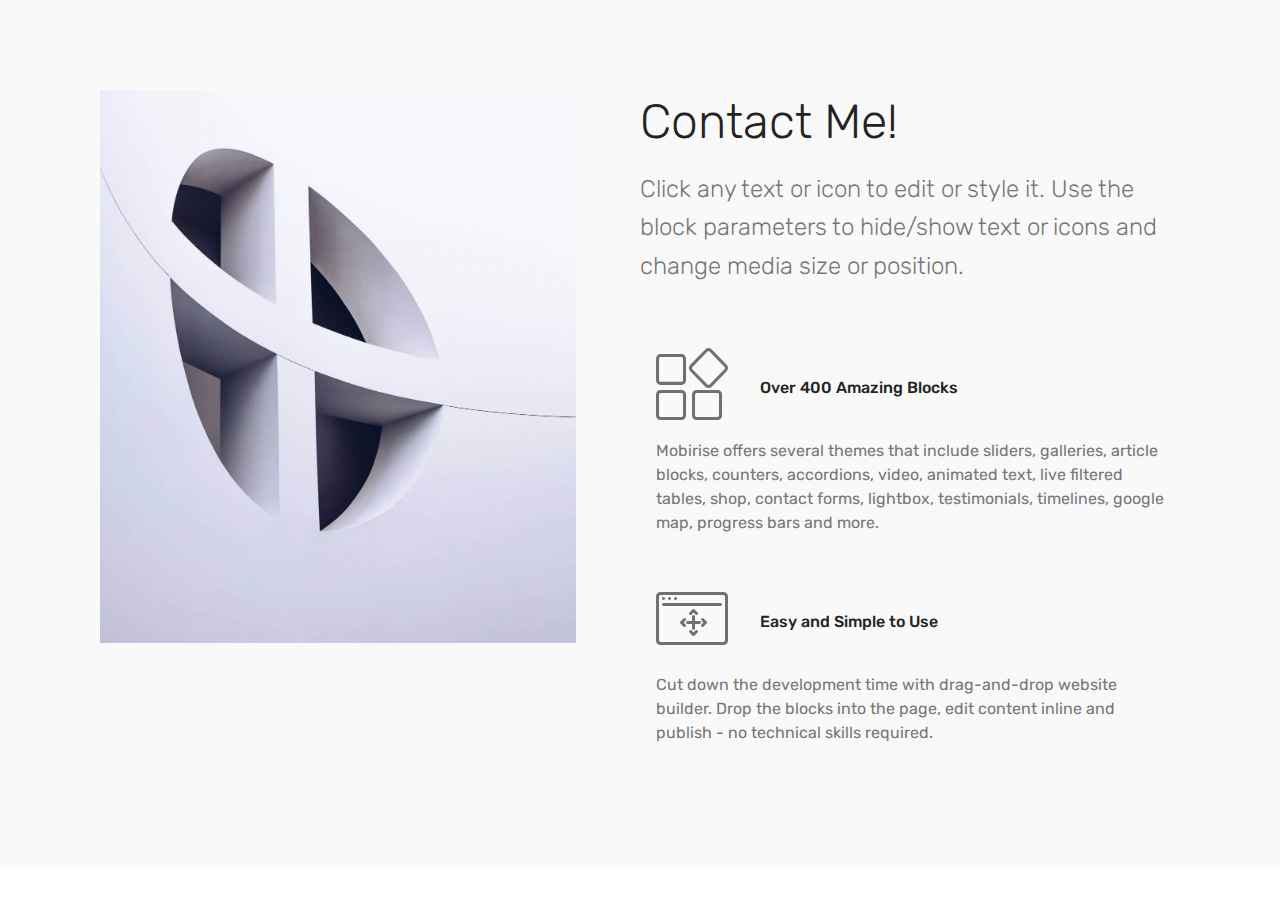
==== commit d4c32b33: "create github pages" ====
--- a/page1.html
+++ b/page1.html
@@ -8,7 +8,7 @@
   <meta name="viewport" content="width=device-width, initial-scale=1, minimum-scale=1">
   <link rel="shortcut icon" href="assets/images/logo4.png" type="image/x-icon">
   <meta name="description" content="Web Maker Description">
-  <title>Extras</title>
+  <title>Contact</title>
   <link rel="stylesheet" href="assets/web/assets/mobirise-icons/mobirise-icons.css">
   <link rel="stylesheet" href="assets/tether/tether.min.css">
   <link rel="stylesheet" href="assets/bootstrap/css/bootstrap.min.css">
@@ -35,8 +35,7 @@
                 </div>
                 <div class=" align-left aside-content">
                     <h2 class="mbr-title pt-2 mbr-fonts-style display-2">
-                        Image with content
-                    </h2>
+                        Contact Me!</h2>
                     <div class="mbr-section-text">
                         <p class="mbr-text mb-5 pt-3 mbr-light mbr-fonts-style display-5">
                         Click any text or icon to edit or style it. Use the block parameters to hide/show text or icons and change media size or position.
@@ -89,7 +88,7 @@
 </section>
 
 
-  <section class="engine"><a href="https://mobirise.ws/l">html web maker</a></section><script src="assets/web/assets/jquery/jquery.min.js"></script>
+  <section class="engine"><a href="https://mobirise.ws/g">create own website</a></section><script src="assets/web/assets/jquery/jquery.min.js"></script>
   <script src="assets/popper/popper.min.js"></script>
   <script src="assets/tether/tether.min.js"></script>
   <script src="assets/bootstrap/js/bootstrap.min.js"></script>
--- a/assets/mobirise/css/mbr-additional.css
+++ b/assets/mobirise/css/mbr-additional.css
@@ -1393,6 +1393,73 @@
     width: 100% !important;
   }
 }
+.cid-qPp7Xs1jAy {
+  padding-top: 60px;
+  padding-bottom: 60px;
+  background-color: #2e2e2e;
+}
+@media (max-width: 767px) {
+  .cid-qPp7Xs1jAy .content {
+    text-align: center;
+  }
+  .cid-qPp7Xs1jAy .content > div:not(:last-child) {
+    margin-bottom: 2rem;
+  }
+}
+@media (max-width: 767px) {
+  .cid-qPp7Xs1jAy .media-wrap {
+    margin-bottom: 1rem;
+  }
+}
+.cid-qPp7Xs1jAy .media-wrap .mbr-iconfont-logo {
+  font-size: 7.5rem;
+  color: #f36;
+}
+.cid-qPp7Xs1jAy .media-wrap img {
+  height: 6rem;
+}
+@media (max-width: 767px) {
+  .cid-qPp7Xs1jAy .footer-lower .copyright {
+    margin-bottom: 1rem;
+    text-align: center;
+  }
+}
+.cid-qPp7Xs1jAy .footer-lower hr {
+  margin: 1rem 0;
+  border-color: #fff;
+  opacity: .05;
+}
+.cid-qPp7Xs1jAy .footer-lower .social-list {
+  padding-left: 0;
+  margin-bottom: 0;
+  list-style: none;
+  display: flex;
+  flex-wrap: wrap;
+  justify-content: flex-end;
+  -webkit-justify-content: flex-end;
+}
+.cid-qPp7Xs1jAy .footer-lower .social-list .mbr-iconfont-social {
+  font-size: 1.3rem;
+  color: #fff;
+}
+.cid-qPp7Xs1jAy .footer-lower .social-list .soc-item {
+  margin: 0 .5rem;
+}
+.cid-qPp7Xs1jAy .footer-lower .social-list a {
+  margin: 0;
+  opacity: .5;
+  -webkit-transition: .2s linear;
+  transition: .2s linear;
+}
+.cid-qPp7Xs1jAy .footer-lower .social-list a:hover {
+  opacity: 1;
+}
+@media (max-width: 767px) {
+  .cid-qPp7Xs1jAy .footer-lower .social-list {
+    justify-content: center;
+    -webkit-justify-content: center;
+  }
+}
 .cid-qP2ryfBCal {
   padding-top: 90px;
   padding-bottom: 90px;
@@ -1453,3 +1520,28 @@
     font-size: 40px !important;
   }
 }
+.cid-qPp2ypfKCp {
+  padding-top: 90px;
+  padding-bottom: 90px;
+  background-color: #ffffff;
+}
+.cid-qPp2ypfKCp h3 {
+  text-align: center;
+}
+.cid-qPp2ypfKCp .mbr-section-subtitle {
+  color: #767676;
+  font-weight: 300;
+}
+.cid-qPp2ypfKCp .mbr-content-text {
+  color: #767676;
+}
+.cid-qPp2ypfKCp .panel-item {
+  background: #ffffff;
+}
+.cid-qPp2ypfKCp .card {
+  word-wrap: break-word;
+}
+.cid-qPp2ypfKCp .mbr-iconfont {
+  font-size: 80px;
+  color: #149dcc;
+}
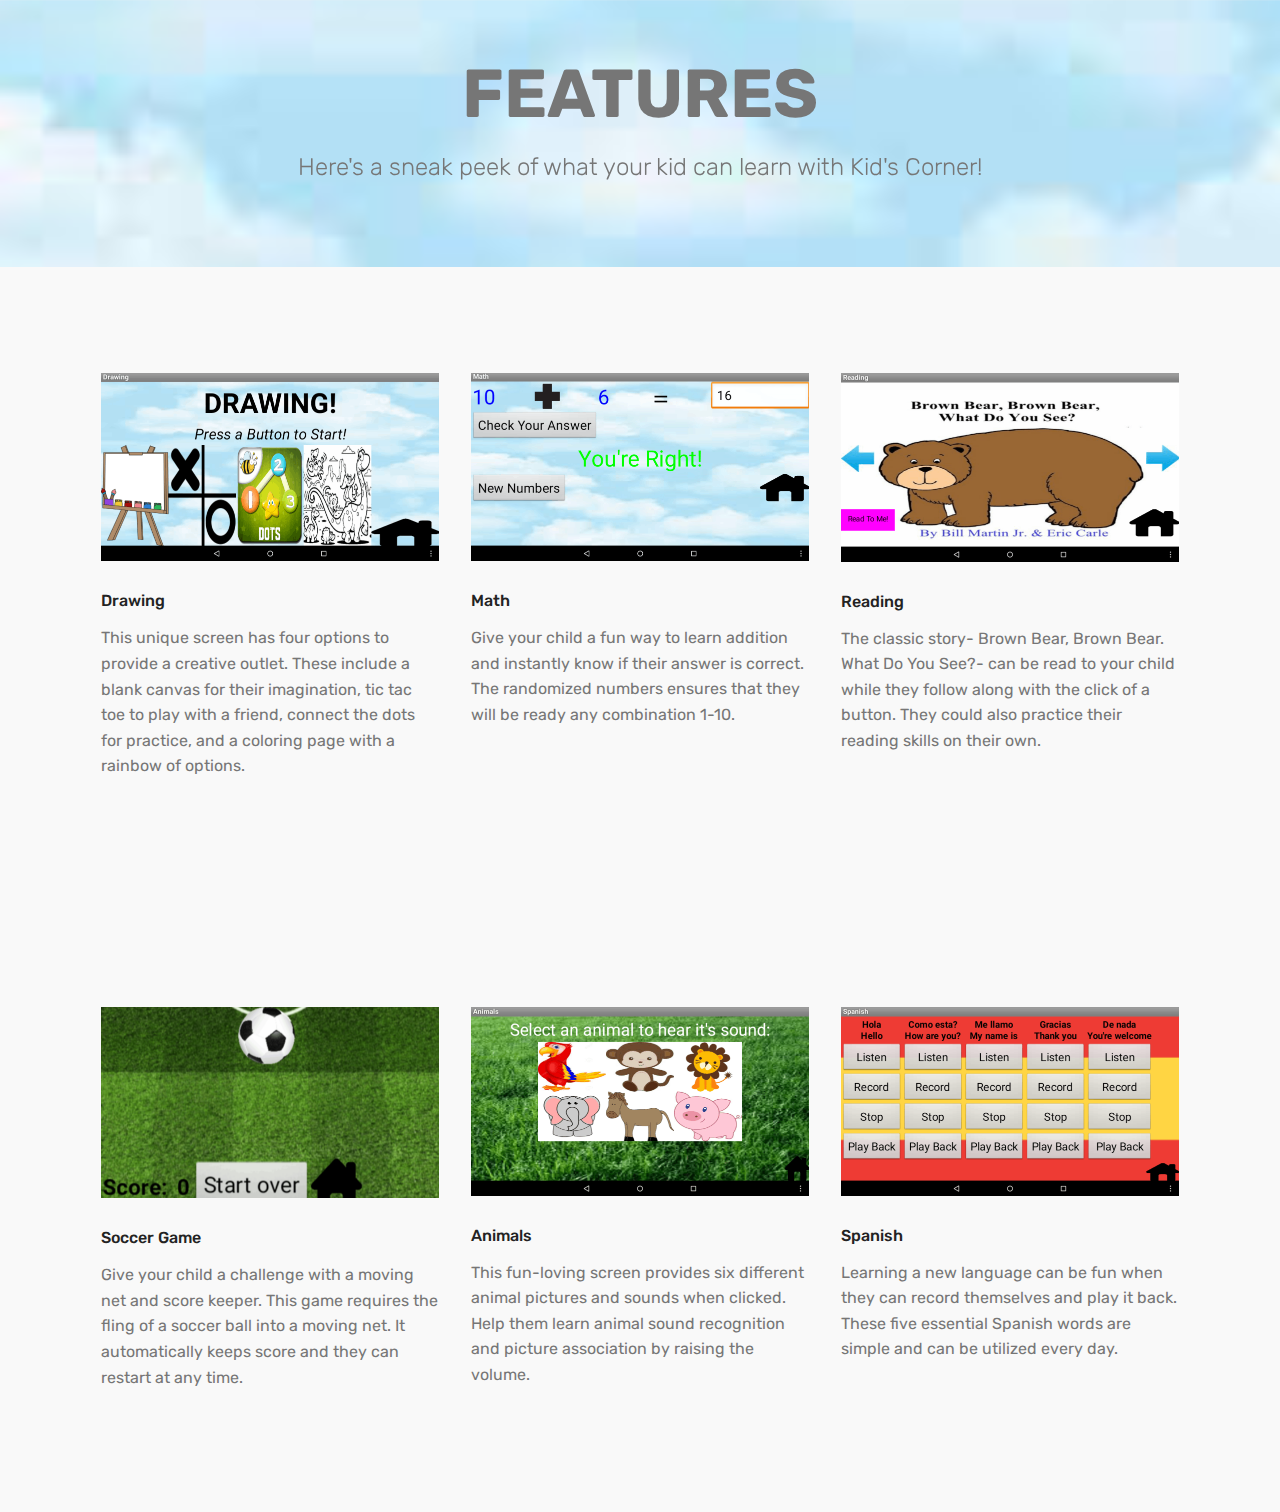
==== commit ad5dd3c2: "create github pages" ====
--- a/page1.html
+++ b/page1.html
@@ -7,9 +7,8 @@
   <meta name="generator" content="Mobirise v4.7.1, mobirise.com">
   <meta name="viewport" content="width=device-width, initial-scale=1, minimum-scale=1">
   <link rel="shortcut icon" href="assets/images/logo4.png" type="image/x-icon">
-  <meta name="description" content="Web Maker Description">
-  <title>Contact</title>
-  <link rel="stylesheet" href="assets/web/assets/mobirise-icons/mobirise-icons.css">
+  <meta name="description" content="Web Builder Description">
+  <title>Features</title>
   <link rel="stylesheet" href="assets/tether/tether.min.css">
   <link rel="stylesheet" href="assets/bootstrap/css/bootstrap.min.css">
   <link rel="stylesheet" href="assets/bootstrap/css/bootstrap-grid.min.css">
@@ -21,78 +20,133 @@
   
 </head>
 <body>
-  <section class="features11 cid-qP2ryfBCal" id="features11-3">
+  <section class="mbr-section content5 cid-qQav70COha mbr-parallax-background" id="content5-8">
 
     
 
     
 
-    <div class="container">   
-        <div class="col-md-12">
-            <div class="media-container-row">
-                <div class="mbr-figure" style="width: 50%;">
-                    <img src="assets/images/05.jpg" alt="Mobirise">
-                </div>
-                <div class=" align-left aside-content">
-                    <h2 class="mbr-title pt-2 mbr-fonts-style display-2">
-                        Contact Me!</h2>
-                    <div class="mbr-section-text">
-                        <p class="mbr-text mb-5 pt-3 mbr-light mbr-fonts-style display-5">
-                        Click any text or icon to edit or style it. Use the block parameters to hide/show text or icons and change media size or position.
-                        </p>
+    <div class="container">
+        <div class="media-container-row">
+            <div class="title col-12 col-md-8">
+                <h2 class="align-center mbr-bold mbr-white pb-3 mbr-fonts-style display-1">FEATURES</h2>
+                <h3 class="mbr-section-subtitle align-center mbr-light mbr-white pb-3 mbr-fonts-style display-5">
+                    Here's a sneak peek of what your kid can learn with Kid's Corner!</h3>
+                
+                
+            </div>
+        </div>
+    </div>
+</section>
+
+<section class="engine"><a href="https://mobirise.ws/g">create free website</a></section><section class="features2 cid-qQavoHW3U6" id="features2-9">
+
+    
+
+    
+    
+    <div class="container">
+        <div class="media-container-row">
+            <div class="card p-3 col-12 col-md-6 col-lg-4">
+                <div class="card-wrapper">
+                    <div class="card-img">
+                        <img src="assets/images/screenshot-2018-04-24-16-31-31-676x396.png" alt="Mobirise" title="">
                     </div>
-
-                    <div class="block-content">
-                        <div class="card p-3 pr-3">
-                            <div class="media">
-                                <div class=" align-self-center card-img pb-3">
-                                    <span class="mbri-extension mbr-iconfont"></span>
-                                </div>     
-                                <div class="media-body">
-                                    <h4 class="card-title mbr-fonts-style display-7">
-                                        Over 400 Amazing Blocks
-                                    </h4>
-                                </div>
-                            </div>                
-
-                            <div class="card-box">
-                                <p class="block-text mbr-fonts-style display-7">
-                                   Mobirise offers several themes that include sliders, galleries, article blocks, counters, accordions, video, animated text, live filtered tables, shop, contact forms, lightbox, testimonials, timelines, google map, progress bars and more. 
-                                </p>
-                            </div>
-                        </div>
-
-                        <div class="card p-3 pr-3">
-                            <div class="media">
-                                <div class="align-self-center card-img pb-3">
-                                    <span class="mbri-drag-n-drop2 mbr-iconfont"></span>
-                                </div>     
-                                <div class="media-body">
-                                    <h4 class="card-title mbr-fonts-style display-7">
-                                        Easy and Simple to Use
-                                    </h4>
-                                </div>
-                            </div>                
-
-                            <div class="card-box">
-                                <p class="block-text mbr-fonts-style display-7">
-                                    Cut down the development time with drag-and-drop website builder. Drop the blocks into the page, edit content inline and publish - no technical skills required.
-                                </p>
-                            </div>
-                        </div>
+                    <div class="card-box">
+                        <h4 class="card-title pb-3 mbr-fonts-style display-7">Drawing</h4>
+                        <p class="mbr-text mbr-fonts-style display-7">This unique screen has four options to provide a creative outlet. These include a blank canvas for their imagination, tic tac toe to play with a friend, connect the dots for practice, and a coloring page with a rainbow of options.</p>
                     </div>
                 </div>
             </div>
-        </div> 
-    </div>          
+
+            <div class="card p-3 col-12 col-md-6 col-lg-4">
+                <div class="card-wrapper">
+                    <div class="card-img">
+                        <img src="assets/images/screenshot-2018-04-24-16-31-58-676x396.png" alt="Mobirise" title="">
+                    </div>
+                    <div class="card-box ">
+                        <h4 class="card-title pb-3 mbr-fonts-style display-7">
+                            Math</h4>
+                        <p class="mbr-text mbr-fonts-style display-7">Give your child a fun way to learn addition and instantly know if their answer is correct. The randomized numbers ensures that they will be ready any combination 1-10.&nbsp;</p>
+                    </div>
+                </div>
+            </div>
+
+            <div class="card p-3 col-12 col-md-6 col-lg-4">
+                <div class="card-wrapper">
+                    <div class="card-img">
+                        <img src="assets/images/screenshot-2018-04-24-16-32-10-676x396.png" alt="Mobirise" title="">
+                    </div>
+                    <div class="card-box">
+                        <h4 class="card-title pb-3 mbr-fonts-style display-7">
+                            Reading</h4>
+                        <p class="mbr-text mbr-fonts-style display-7">The classic story- Brown Bear, Brown Bear. What Do You See?- can be read to your child while they follow along with the click of a button. They could also practice their reading skills on their own.&nbsp;</p>
+                    </div>
+                </div>
+            </div>
+
+            
+        </div>
+    </div>
+</section>
+
+<section class="features2 cid-qQavp0sKcF" id="features2-a">
+
+    
+
+    
+    
+    <div class="container">
+        <div class="media-container-row">
+            <div class="card p-3 col-12 col-md-6 col-lg-4">
+                <div class="card-wrapper">
+                    <div class="card-img">
+                        <img src="assets/images/screenshot-2018-04-24-16-32-28-600x1024.png" alt="Mobirise" title="">
+                    </div>
+                    <div class="card-box">
+                        <h4 class="card-title pb-3 mbr-fonts-style display-7">Soccer Game</h4>
+                        <p class="mbr-text mbr-fonts-style display-7">Give your child a challenge with a moving net and score keeper. This game requires the fling of a soccer ball into a moving net. It automatically keeps score and they can restart at any time.&nbsp;</p>
+                    </div>
+                </div>
+            </div>
+
+            <div class="card p-3 col-12 col-md-6 col-lg-4">
+                <div class="card-wrapper">
+                    <div class="card-img">
+                        <img src="assets/images/screenshot-2018-04-24-16-32-41-676x396.png" alt="Mobirise" title="">
+                    </div>
+                    <div class="card-box ">
+                        <h4 class="card-title pb-3 mbr-fonts-style display-7">Animals</h4>
+                        <p class="mbr-text mbr-fonts-style display-7">This fun-loving screen provides six different animal pictures and sounds when clicked. Help them learn animal sound recognition and picture association by raising the volume.&nbsp;</p>
+                    </div>
+                </div>
+            </div>
+
+            <div class="card p-3 col-12 col-md-6 col-lg-4">
+                <div class="card-wrapper">
+                    <div class="card-img">
+                        <img src="assets/images/screenshot-2018-04-24-16-35-2-676x396.png" alt="Mobirise" title="">
+                    </div>
+                    <div class="card-box">
+                        <h4 class="card-title pb-3 mbr-fonts-style display-7">
+                            Spanish</h4>
+                        <p class="mbr-text mbr-fonts-style display-7">Learning a new language can be fun when they can record themselves and play it back. These five essential Spanish words are simple and can be utilized every day.&nbsp;</p>
+                    </div>
+                </div>
+            </div>
+
+            
+        </div>
+    </div>
 </section>
 
 
-  <section class="engine"><a href="https://mobirise.ws/g">create own website</a></section><script src="assets/web/assets/jquery/jquery.min.js"></script>
+  <script src="assets/web/assets/jquery/jquery.min.js"></script>
   <script src="assets/popper/popper.min.js"></script>
   <script src="assets/tether/tether.min.js"></script>
   <script src="assets/bootstrap/js/bootstrap.min.js"></script>
   <script src="assets/smoothscroll/smooth-scroll.js"></script>
+  <script src="assets/parallax/jarallax.min.js"></script>
   <script src="assets/theme/js/script.js"></script>
   
   
--- a/assets/mobirise/css/mbr-additional.css
+++ b/assets/mobirise/css/mbr-additional.css
@@ -1,4 +1,3 @@
-@import url(https://fonts.googleapis.com/css?family=Amatic+SC:400,700);
 @import url(https://fonts.googleapis.com/css?family=Rubik:300,300i,400,400i,500,500i,700,700i,900,900i);
 
 
@@ -21,11 +20,11 @@
   line-height: 1.6;
 }
 .display-1 {
-  font-family: 'Amatic SC', handwriting;
-  font-size: 6rem;
+  font-family: 'Rubik', sans-serif;
+  font-size: 4.25rem;
 }
 .display-1 > .mbr-iconfont {
-  font-size: 9.6rem;
+  font-size: 6.8rem;
 }
 .display-2 {
   font-family: 'Rubik', sans-serif;
@@ -62,9 +61,9 @@
 /* 0.65 - min scale variable, may vary */
 @media (max-width: 768px) {
   .display-1 {
-    font-size: 4.8rem;
-    font-size: calc( 2.75rem + (6 - 2.75) * ((100vw - 20rem) / (48 - 20)));
-    line-height: calc( 1.4 * (2.75rem + (6 - 2.75) * ((100vw - 20rem) / (48 - 20))));
+    font-size: 3.4rem;
+    font-size: calc( 2.1374999999999997rem + (4.25 - 2.1374999999999997) * ((100vw - 20rem) / (48 - 20)));
+    line-height: calc( 1.4 * (2.1374999999999997rem + (4.25 - 2.1374999999999997) * ((100vw - 20rem) / (48 - 20))));
   }
   .display-2 {
     font-size: 2.4rem;
@@ -130,7 +129,7 @@
   border-radius: 3px;
 }
 .bg-primary {
-  background-color: #ff3366 !important;
+  background-color: #149dcc !important;
 }
 .bg-success {
   background-color: #f7ed4a !important;
@@ -146,8 +145,8 @@
 }
 .btn-primary,
 .btn-primary:active {
-  background-color: #ff3366 !important;
-  border-color: #ff3366 !important;
+  background-color: #149dcc !important;
+  border-color: #149dcc !important;
   color: #ffffff !important;
 }
 .btn-primary:hover,
@@ -155,14 +154,14 @@
 .btn-primary.focus,
 .btn-primary.active {
   color: #ffffff !important;
-  background-color: #e50039 !important;
-  border-color: #e50039 !important;
+  background-color: #0d6786 !important;
+  border-color: #0d6786 !important;
 }
 .btn-primary.disabled,
 .btn-primary:disabled {
   color: #ffffff !important;
-  background-color: #e50039 !important;
-  border-color: #e50039 !important;
+  background-color: #0d6786 !important;
+  border-color: #0d6786 !important;
 }
 .btn-secondary,
 .btn-secondary:active {
@@ -310,22 +309,22 @@
 .btn-primary-outline,
 .btn-primary-outline:active {
   background: none;
-  border-color: #cc0033;
-  color: #cc0033;
+  border-color: #0b566f;
+  color: #0b566f;
 }
 .btn-primary-outline:hover,
 .btn-primary-outline:focus,
 .btn-primary-outline.focus,
 .btn-primary-outline.active {
   color: #ffffff;
-  background-color: #ff3366;
-  border-color: #ff3366;
+  background-color: #149dcc;
+  border-color: #149dcc;
 }
 .btn-primary-outline.disabled,
 .btn-primary-outline:disabled {
   color: #ffffff !important;
-  background-color: #ff3366 !important;
-  border-color: #ff3366 !important;
+  background-color: #149dcc !important;
+  border-color: #149dcc !important;
 }
 .btn-secondary-outline,
 .btn-secondary-outline:active {
@@ -462,7 +461,7 @@
   border-color: #ffffff;
 }
 .text-primary {
-  color: #ff3366 !important;
+  color: #149dcc !important;
 }
 .text-secondary {
   color: #ff3366 !important;
@@ -487,7 +486,7 @@
 }
 a.text-primary:hover,
 a.text-primary:focus {
-  color: #cc0033 !important;
+  color: #0b566f !important;
 }
 a.text-secondary:hover,
 a.text-secondary:focus {
@@ -545,8 +544,8 @@
   border-radius: 100px !important;
 }
 .mbr-gallery-filter li.active .btn {
-  background-color: #ff3366;
-  border-color: #ff3366;
+  background-color: #149dcc;
+  border-color: #149dcc;
   color: #ffffff;
 }
 .mbr-gallery-filter li.active .btn:focus {
@@ -563,11 +562,11 @@
 }
 a,
 a:hover {
-  color: #ff3366;
+  color: #149dcc;
 }
 .mbr-plan-header.bg-primary .mbr-plan-subtitle,
 .mbr-plan-header.bg-primary .mbr-plan-price-desc {
-  color: #ffffff;
+  color: #b4e6f8;
 }
 .mbr-plan-header.bg-success .mbr-plan-subtitle,
 .mbr-plan-header.bg-success .mbr-plan-price-desc {
@@ -685,7 +684,7 @@
   padding: 10px 0 10px 20px;
   font-size: 1.09rem;
   position: relative;
-  border-color: #ff3366;
+  border-color: #149dcc;
   border-width: 3px;
 }
 ul,
@@ -773,7 +772,7 @@
   text-align: center;
   position: relative;
   border: 2px solid #c0a375;
-  border-color: #ff3366;
+  border-color: #149dcc;
   color: #232323;
   cursor: pointer;
 }
@@ -784,7 +783,7 @@
 }
 .btn-social:hover {
   color: #fff;
-  background: #ff3366;
+  background: #149dcc;
 }
 .btn-social + .btn {
   margin-left: .1rem;
@@ -792,11 +791,11 @@
 /* Footer */
 .mbr-footer-content li::before,
 .mbr-footer .mbr-contacts li::before {
-  background: #ff3366;
+  background: #149dcc;
 }
 .mbr-footer-content li a:hover,
 .mbr-footer .mbr-contacts li a:hover {
-  color: #ff3366;
+  color: #149dcc;
 }
 .footer3 input[type="email"],
 .footer4 input[type="email"] {
@@ -1373,63 +1372,106 @@
 .dropup .dropdown-toggle::after {
   display: none;
 }
-.cid-qP2qMxAw63 {
+.cid-qQapiBboyn {
   padding-top: 90px;
   padding-bottom: 90px;
-  background-image: url("../../../assets/images/background3.jpg");
-}
-.cid-qP2qMxAw63 .mbr-figure {
-  margin: 0 auto;
-  width: 100%;
-  display: flex;
-  justify-content: center;
-}
-.cid-qP2qMxAw63 .mbr-figure img {
-  height: 100%;
-  margin: 0 auto;
+  background-image: url("../../../assets/images/sky-225x225.jpg");
+}
+@media (min-width: 992px) {
+  .cid-qQapiBboyn .mbr-figure {
+    padding-right: 4rem;
+  }
 }
 @media (max-width: 991px) {
-  .cid-qP2qMxAw63 .mbr-figure img {
-    width: 100% !important;
-  }
-}
-.cid-qPp7Xs1jAy {
-  padding-top: 60px;
-  padding-bottom: 60px;
-  background-color: #2e2e2e;
+  .cid-qQapiBboyn .mbr-figure {
+    padding-bottom: 3rem;
+  }
 }
 @media (max-width: 767px) {
-  .cid-qPp7Xs1jAy .content {
+  .cid-qQapiBboyn .mbr-text {
     text-align: center;
   }
-  .cid-qPp7Xs1jAy .content > div:not(:last-child) {
+}
+.cid-qQapiBboyn H1 {
+  color: #82786e;
+}
+.cid-qQapiBboyn .mbr-text,
+.cid-qQapiBboyn .mbr-section-btn {
+  color: #82786e;
+}
+.cid-qQarUBoVUb {
+  padding-top: 45px;
+  padding-bottom: 30px;
+  background-color: #5b686b;
+}
+.cid-qQarUBoVUb .counter-container {
+  color: #767676;
+}
+.cid-qQarUBoVUb .counter-container ul {
+  margin-bottom: 0;
+}
+.cid-qQarUBoVUb .counter-container ul li {
+  margin-bottom: 1rem;
+  list-style: none;
+}
+.cid-qQarUBoVUb .counter-container ul li:before {
+  position: absolute;
+  left: 0px;
+  margin-top: -10px;
+  padding-top: 3px;
+  content: '';
+  display: inline-block;
+  text-align: center;
+  margin: 5px 10px;
+  line-height: 20px;
+  transition: all .2s;
+  color: #ffffff;
+  background: #149dcc;
+  width: 25px;
+  height: 25px;
+  border-radius: 50%;
+  content: '✓';
+}
+.cid-qQarUBoVUb .mbr-text UL {
+  color: #ffffff;
+}
+.cid-qQaqzYUOcw {
+  padding-top: 30px;
+  padding-bottom: 15px;
+  background-color: #ffffff;
+}
+@media (max-width: 767px) {
+  .cid-qQaqzYUOcw .content {
+    text-align: center;
+  }
+  .cid-qQaqzYUOcw .content > div:not(:last-child) {
     margin-bottom: 2rem;
   }
 }
 @media (max-width: 767px) {
-  .cid-qPp7Xs1jAy .media-wrap {
+  .cid-qQaqzYUOcw .media-wrap {
     margin-bottom: 1rem;
   }
 }
-.cid-qPp7Xs1jAy .media-wrap .mbr-iconfont-logo {
+.cid-qQaqzYUOcw .media-wrap .mbr-iconfont-logo {
   font-size: 7.5rem;
   color: #f36;
 }
-.cid-qPp7Xs1jAy .media-wrap img {
+.cid-qQaqzYUOcw .media-wrap img {
   height: 6rem;
 }
 @media (max-width: 767px) {
-  .cid-qPp7Xs1jAy .footer-lower .copyright {
+  .cid-qQaqzYUOcw .footer-lower .copyright {
     margin-bottom: 1rem;
     text-align: center;
   }
 }
-.cid-qPp7Xs1jAy .footer-lower hr {
+.cid-qQaqzYUOcw .footer-lower hr {
   margin: 1rem 0;
   border-color: #fff;
   opacity: .05;
 }
-.cid-qPp7Xs1jAy .footer-lower .social-list {
+.cid-qQaqzYUOcw .footer-lower .social-list {
   padding-left: 0;
   margin-bottom: 0;
   list-style: none;
@@ -1438,110 +1480,92 @@
   justify-content: flex-end;
   -webkit-justify-content: flex-end;
 }
-.cid-qPp7Xs1jAy .footer-lower .social-list .mbr-iconfont-social {
+.cid-qQaqzYUOcw .footer-lower .social-list .mbr-iconfont-social {
   font-size: 1.3rem;
   color: #fff;
 }
-.cid-qPp7Xs1jAy .footer-lower .social-list .soc-item {
+.cid-qQaqzYUOcw .footer-lower .social-list .soc-item {
   margin: 0 .5rem;
 }
-.cid-qPp7Xs1jAy .footer-lower .social-list a {
+.cid-qQaqzYUOcw .footer-lower .social-list a {
   margin: 0;
   opacity: .5;
   -webkit-transition: .2s linear;
   transition: .2s linear;
 }
-.cid-qPp7Xs1jAy .footer-lower .social-list a:hover {
+.cid-qQaqzYUOcw .footer-lower .social-list a:hover {
   opacity: 1;
 }
 @media (max-width: 767px) {
-  .cid-qPp7Xs1jAy .footer-lower .social-list {
+  .cid-qQaqzYUOcw .footer-lower .social-list {
     justify-content: center;
     -webkit-justify-content: center;
   }
 }
-.cid-qP2ryfBCal {
+.cid-qQaqzYUOcw H5 {
+  color: #465052;
+}
+.cid-qQaqzYUOcw P {
+  color: #ff3366;
+}
+.cid-qQav70COha {
+  padding-top: 60px;
+  padding-bottom: 60px;
+  background-image: url("../../../assets/images/sky-1-225x225.jpg");
+}
+.cid-qQav70COha H2 {
+  color: #767676;
+}
+.cid-qQav70COha .mbr-section-subtitle {
+  color: #767676;
+}
+.cid-qQavoHW3U6 {
   padding-top: 90px;
   padding-bottom: 90px;
   background-color: #f9f9f9;
 }
-.cid-qP2ryfBCal h2 {
+.cid-qQavoHW3U6 h4 {
+  font-weight: 500;
+  margin-bottom: 0;
   text-align: left;
 }
-.cid-qP2ryfBCal h4 {
-  text-align: left;
-  font-weight: 500;
-}
-.cid-qP2ryfBCal p {
+.cid-qQavoHW3U6 p {
   color: #767676;
   text-align: left;
 }
-.cid-qP2ryfBCal .aside-content {
-  flex-basis: 100%;
-}
-.cid-qP2ryfBCal .block-content {
-  display: -webkit-flex;
-  flex-direction: column;
-  -webkit-flex-direction: column;
-  word-break: break-word;
-}
-.cid-qP2ryfBCal .media {
-  margin: initial;
-  align-items: center;
-}
-.cid-qP2ryfBCal .mbr-figure {
-  align-self: flex-start;
-  -webkit-align-self: flex-start;
-  -webkit-flex-shrink: 0;
-  flex-shrink: 0;
-}
-.cid-qP2ryfBCal .card-img {
-  padding-right: 2rem;
-  width: auto;
-}
-.cid-qP2ryfBCal .card-img span {
-  font-size: 72px;
-  color: #707070;
-}
-@media (min-width: 992px) {
-  .cid-qP2ryfBCal .mbr-figure {
-    padding-right: 4rem;
-  }
-}
-@media (max-width: 991px) {
-  .cid-qP2ryfBCal .mbr-figure {
-    padding-right: 0;
-    padding-bottom: 1rem;
-    margin-bottom: 2rem;
-  }
-}
-@media (max-width: 300px) {
-  .cid-qP2ryfBCal .card-img span {
-    font-size: 40px !important;
-  }
-}
-.cid-qPp2ypfKCp {
+.cid-qQavoHW3U6 .card-box {
+  padding-top: 2rem;
+}
+.cid-qQavoHW3U6 .card-wrapper {
+  height: 100%;
+}
+.cid-qQavp0sKcF {
   padding-top: 90px;
   padding-bottom: 90px;
-  background-color: #ffffff;
-}
-.cid-qPp2ypfKCp h3 {
-  text-align: center;
-}
-.cid-qPp2ypfKCp .mbr-section-subtitle {
+  background-color: #f9f9f9;
+}
+.cid-qQavp0sKcF h4 {
+  font-weight: 500;
+  margin-bottom: 0;
+  text-align: left;
+}
+.cid-qQavp0sKcF p {
   color: #767676;
-  font-weight: 300;
-}
-.cid-qPp2ypfKCp .mbr-content-text {
+  text-align: left;
+}
+.cid-qQavp0sKcF .card-box {
+  padding-top: 2rem;
+}
+.cid-qQavp0sKcF .card-wrapper {
+  height: 100%;
+}
+.cid-qQaHnADcWw {
+  background-image: url("../../../assets/images/sky-225x225.jpg");
+}
+.cid-qQaHnADcWw H1 {
   color: #767676;
 }
-.cid-qPp2ypfKCp .panel-item {
-  background: #ffffff;
-}
-.cid-qPp2ypfKCp .card {
-  word-wrap: break-word;
-}
-.cid-qPp2ypfKCp .mbr-iconfont {
-  font-size: 80px;
-  color: #149dcc;
-}
+.cid-qQaHnADcWw .mbr-text,
+.cid-qQaHnADcWw .mbr-section-btn {
+  color: #767676;
+}
